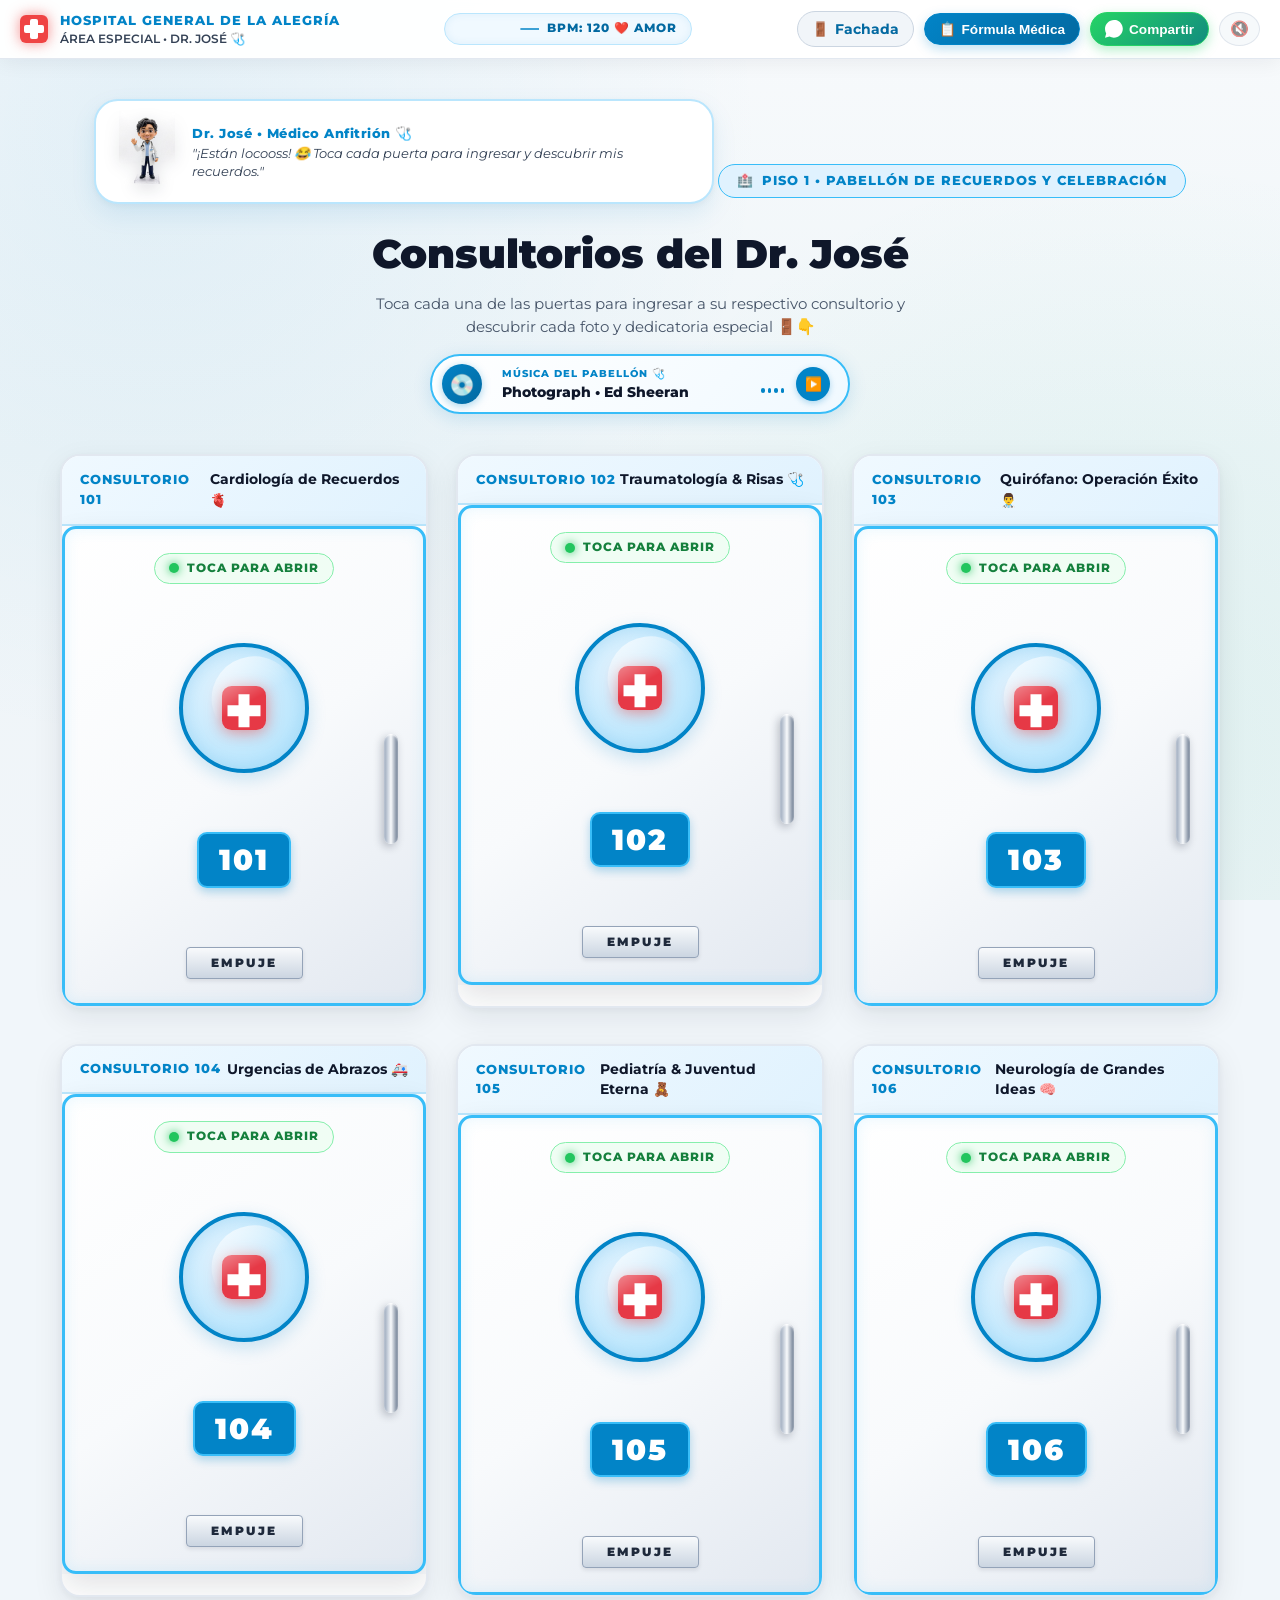
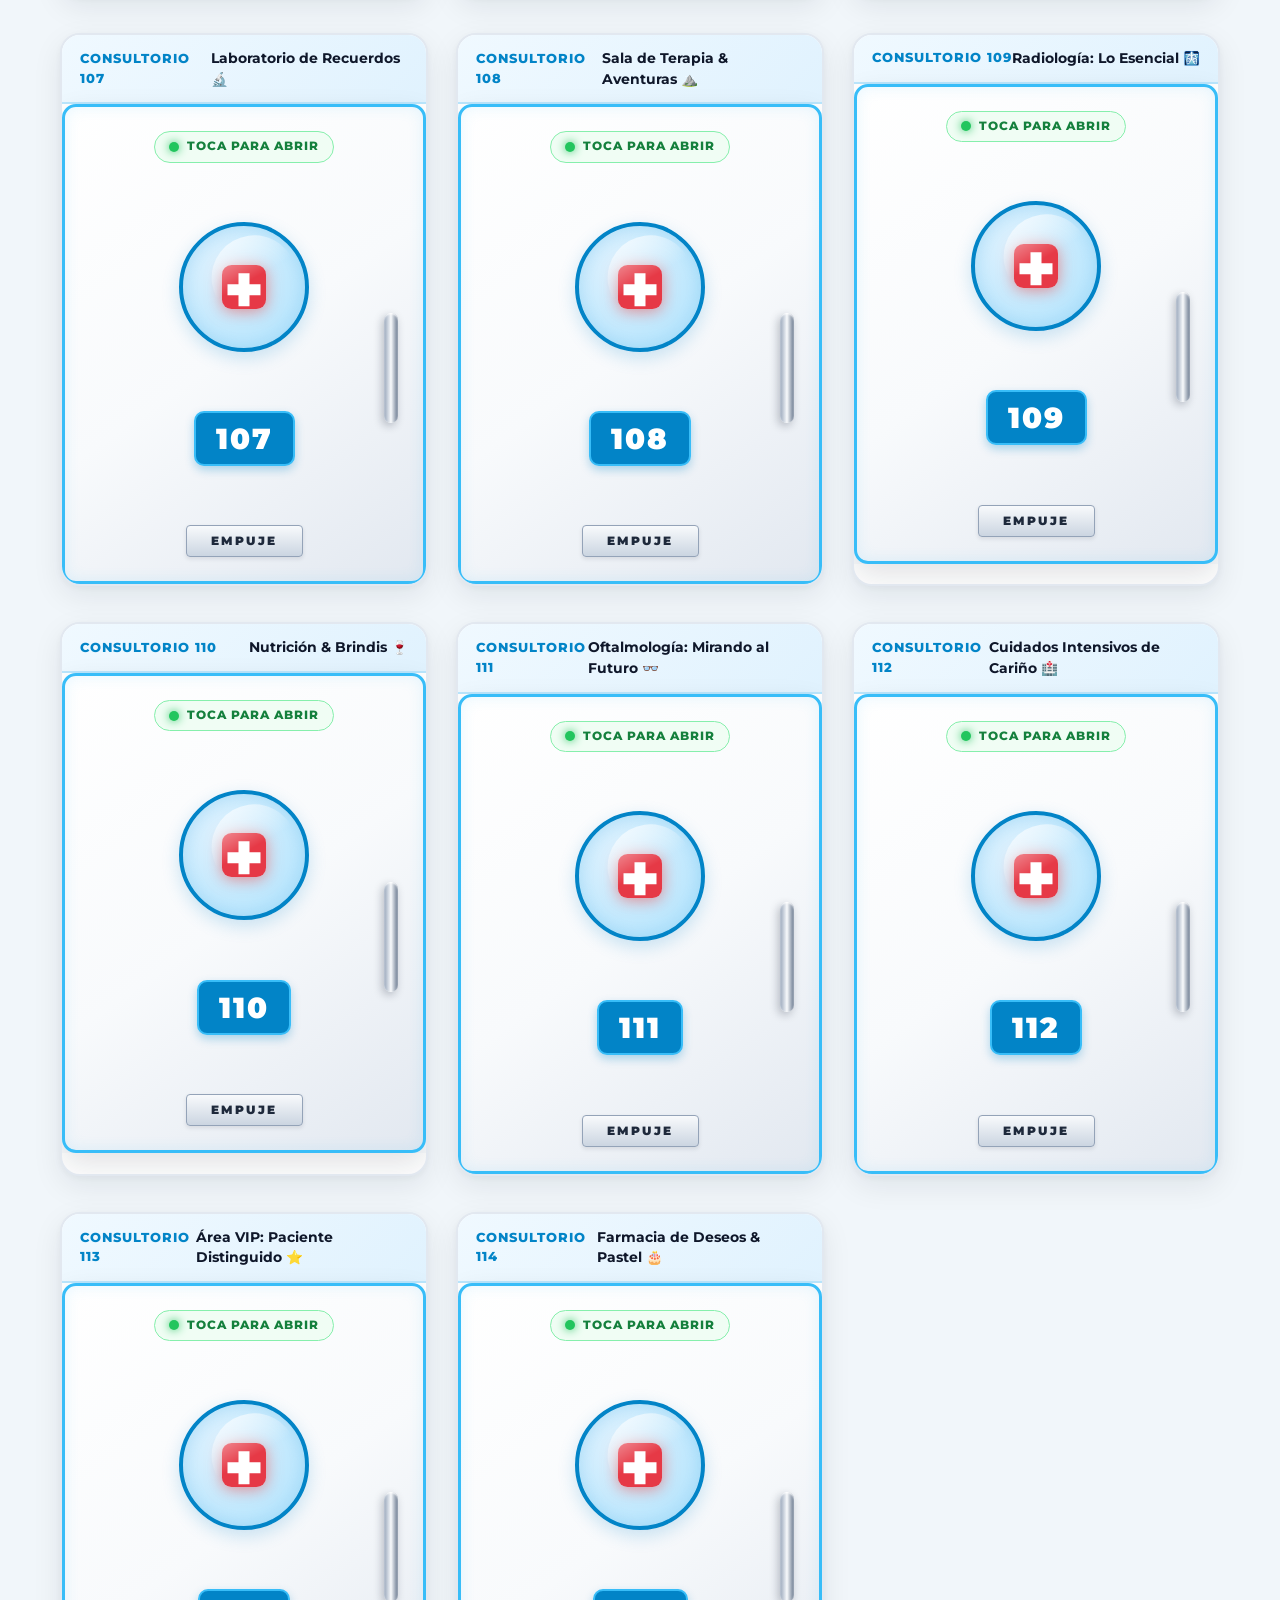
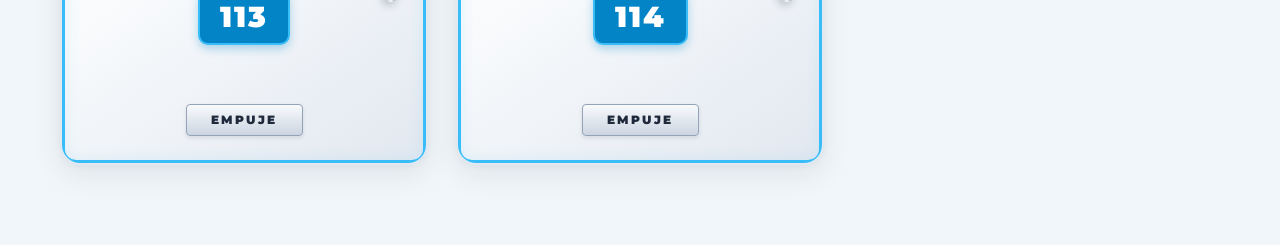
==== consultorios.html @ 2ca6ea0c "Descargar y agregar cancion Photograph de Ed Sheeran en los consultorios con reproductor musical int" ====
<!DOCTYPE html>
<html lang="es">
<head>
  <meta charset="UTF-8">
  <meta name="viewport" content="width=device-width, initial-scale=1.0, maximum-scale=1.0, user-scalable=no">
  <title>Pabellón de Consultorios 🏥🎂 Dr. José Medical Center</title>
  <meta name="description" content="Recorre las 14 salas y consultorios médicos interactivos con las fotos y momentos especiales del Dr. José.">
  <meta name="theme-color" content="#0284c7">

  <!-- Fuentes de Google -->
  <link rel="preconnect" href="https://fonts.googleapis.com">
  <link rel="preconnect" href="https://fonts.gstatic.com" crossorigin>
  <link href="https://fonts.googleapis.com/css2?family=Caveat:wght@600;700&family=Montserrat:wght@400;500;600;700;800;900&family=Playfair+Display:ital,wght@0,700;1,600&display=swap" rel="stylesheet">

  <!-- Librería ligera de confeti -->
  <script src="https://cdn.jsdelivr.net/npm/canvas-confetti@1.6.0/dist/confetti.browser.min.js"></script>

  <!-- Preload prioritario del muñeco 3D para carga instantánea en móviles -->
  <link rel="preload" as="image" href="armando-doctor-3d.webp" type="image/webp" fetchpriority="high">

  <!-- Estilos del Hospital -->
  <link rel="stylesheet" href="styles.css?v=armando-v15">
</head>
<body class="page-consultorios">

  <!-- ========================================================
       BARRA SUPERIOR (HEADER HOSPITALARIO Y MONITOR ECG)
       ======================================================== -->
  <header class="hospital-top-bar">
    <div class="brand-container">
      <div class="cross-icon-animated">
        <span class="cross-horizontal"></span>
        <span class="cross-vertical"></span>
      </div>
      <div class="brand-text">
        <span class="hospital-name">HOSPITAL GENERAL DE LA ALEGRÍA</span>
        <span class="hospital-sub">ÁREA ESPECIAL • DR. JOSÉ 🩺</span>
      </div>
    </div>

    <!-- Monitor Cardíaco ECG Interactivo -->
    <div class="ecg-monitor" title="Signos vitales de cumpleaños">
      <div class="ecg-screen">
        <svg class="ecg-svg" viewBox="0 0 200 40" preserveAspectRatio="none">
          <path class="ecg-line" d="M 0 20 L 40 20 L 50 8 L 60 32 L 70 12 L 80 28 L 90 20 L 200 20" />
        </svg>
        <span class="ecg-text">BPM: 120 ❤️ AMOR</span>
      </div>
    </div>

    <!-- Botones de Acción Superiores -->
    <div class="header-actions">
      <a href="index.html" class="btn-top btn-back-entrance" title="Volver a la entrada del hospital">
        <span class="icon">🚪</span>
        <span class="btn-text">Fachada</span>
      </a>

      <button id="btnPrescription" class="btn-top btn-prescription" title="Ver Fórmula Médica Oficial">
        <span class="icon">📋</span>
        <span class="btn-text">Fórmula Médica</span>
      </button>

      <button id="btnShareWhatsApp" class="btn-top btn-whatsapp" title="Compartir por WhatsApp">
        <svg class="whatsapp-icon-svg" viewBox="0 0 24 24" width="18" height="18" fill="currentColor">
          <path d="M12.031 6.172c-3.181 0-5.767 2.586-5.768 5.766-.001 1.298.38 2.27 1.019 3.287l-.582 2.128 2.182-.573c.978.58 1.911.928 3.145.929 3.178 0 5.767-2.587 5.768-5.766.001-3.187-2.575-5.77-5.764-5.771zm3.392 8.244c-.144.405-.837.774-1.17.824-.299.045-.677.063-1.092-.069-.252-.08-.575-.187-.988-.365-1.739-.751-2.874-2.502-2.961-2.617-.087-.116-.708-.94-.708-1.793s.448-1.273.607-1.446c.159-.173.346-.217.462-.217l.332.006c.106.005.249-.04.39.298.144.347.491 1.2.534 1.287.043.087.072.188.014.304-.058.116-.087.188-.173.289l-.26.304c-.087.086-.177.18-.076.354.101.174.449.741.964 1.201.662.591 1.221.774 1.394.86s.275.072.376-.043c.101-.116.433-.506.549-.68.116-.173.231-.145.39-.087s1.011.477 1.184.564.289.13.332.202c.045.072.045.419-.1.824zm-3.423-14.416c-6.627 0-12 5.373-12 12 0 2.164.577 4.195 1.583 5.952l-1.583 5.786 6.008-1.576c1.701.936 3.659 1.471 5.742 1.471 6.627 0 12-5.373 12-12s-5.373-12-12-12z"/>
        </svg>
        <span class="btn-text">Compartir</span>
      </button>

      <button id="btnAudioToggle" class="btn-top btn-sound" title="Sonido y Efectos">
        <span class="icon">🔊</span>
      </button>
    </div>
  </header>

  <!-- ========================================================
       EL PASILLO DE CONSULTORIOS DEL HOSPITAL (14 PUERTAS 3D)
       ======================================================== -->
  <main class="hospital-hallway-section" id="hospitalHallway">
    
    <!-- Encabezado del Pasillo -->
    <div class="hallway-header">
      <div class="hallway-doctor-badge" id="hallwayDoctorMascot" title="Dr. José te da la bienvenida al pabellón">
        <picture>
          <source srcset="armando-doctor-3d.webp" type="image/webp">
          <img src="armando-doctor-3d.png" alt="Dr. José 3D" class="hallway-doctor-avatar" width="58" height="74" loading="eager" decoding="async">
        </picture>
        <div class="hallway-doctor-greeting">
          <span class="hallway-greeting-title">Dr. José • Médico Anfitrión 🩺</span>
          <p class="hallway-greeting-text">"¡Están locooss! 😂 Toca cada puerta para ingresar y descubrir mis recuerdos."</p>
        </div>
      </div>

      <div class="hallway-floor-indicator">
        <span class="indicator-icon">🏥</span>
        <span>PISO 1 • PABELLÓN DE RECUERDOS Y CELEBRACIÓN</span>
      </div>
      <h1 class="hallway-title">Consultorios del Dr. José</h1>
      <p class="hallway-desc">
        Toca cada una de las puertas para ingresar a su respectivo consultorio y descubrir cada foto y dedicatoria especial 🚪👇
      </p>

      <!-- Reproductor Musical del Pabellón (Photograph - Ed Sheeran) -->
      <div class="hospital-music-player" id="hospitalMusicPlayer" title="Toca para reproducir o pausar la canción">
        <div class="music-disc-icon">
          <span class="disc-symbol">💿</span>
        </div>
        <div class="music-info">
          <span class="music-label">Música del Pabellón 🩺</span>
          <span class="music-track-name">Photograph • Ed Sheeran</span>
        </div>
        <div class="music-playback-controls">
          <div class="music-equalizer-bars" id="musicEqBars">
            <span></span><span></span><span></span><span></span>
          </div>
          <button class="btn-music-toggle" id="btnMusicPlayPause" aria-label="Reproducir o pausar música">
            <span class="play-icon" id="musicStatusIcon">▶️</span>
          </button>
        </div>
      </div>
    </div>

    <!-- Contenedor del Pasillo con las Puertas de Consultorios (14 salas temáticas) -->
    <div class="hallway-corridor" id="doorsContainer">
      <!-- Los 14 consultorios con las fotos reales del Dr. José se generan dinámicamente con script.js -->
    </div>



  </main>

  <!-- ========================================================
       MODAL: FÓRMULA MÉDICA OFICIAL (PRESCRIPCIÓN DE CUMPLEAÑOS)
       ======================================================== -->
  <div class="modal-backdrop" id="modalPrescription" aria-hidden="true">
    <div class="prescription-sheet" role="dialog" aria-modal="true" aria-labelledby="prescTitle">
      <button class="btn-close-modal" id="btnClosePrescription" aria-label="Cerrar receta">✕</button>

      <!-- Membrete Médico Oficial -->
      <div class="prescription-header">
        <div class="rx-logo">
          <div class="rx-cross">✚</div>
          <div class="rx-institution">
            <h4>MINISTERIO DE LA SALUD Y LA FELICIDAD</h4>
            <p>Clínica de Cuidados Intensivos de Cariño • Registro N° 2026-BDAY</p>
          </div>
        </div>
        <div class="rx-symbol">Rp /</div>
      </div>

      <!-- Datos del Paciente -->
      <div class="prescription-patient-info">
        <div class="info-row">
          <span class="info-item"><strong>Paciente:</strong> Dr. José</span>
          <span class="info-item"><strong>Edad:</strong> En su mejor momento ✨</span>
        </div>
        <div class="info-row">
          <span class="info-item"><strong>Fecha:</strong> Hoy y Siempre</span>
          <span class="info-item"><strong>Especialidad:</strong> Celebración Total</span>
        </div>
        <div class="info-row">
          <span class="info-item full"><strong>Diagnóstico:</strong> Cumpleañero excepcional, noble corazón y persona indispensable.</span>
        </div>
      </div>

      <!-- Tratamiento y Medicamentos de Celebración -->
      <div class="prescription-body">
        <h4 id="prescTitle" class="presc-title">TRATAMIENTO MÉDICO INDICADO:</h4>
        <ol class="presc-list">
          <li>
            <strong>Pastel de Cumpleaños (Dosis Terapéutica):</strong>
            Tomar 1 porción generosa cada 2 horas acompañado de risas.
          </li>
          <li>
            <strong>Risas y Alegría (Vía Oral):</strong>
            Aplicar sin restricciones durante todo el día. No produce efectos secundarios.
          </li>
          <li>
            <strong>Abrazos Cálidos y Felicitaciones (Vía Afectiva):</strong>
            Recibir en altas concentraciones de todos los seres queridos.
          </li>
          <li>
            <strong>Nuevos Proyectos y Éxitos (Uso Continuo):</strong>
            Mantener la constancia y la pasión de siempre para alcanzar cada sueño.
          </li>
        </ol>
      </div>

      <!-- Firma del Médico y Sello -->
      <div class="prescription-footer">
        <div class="doctor-signature">
          <div class="signature-line">
            <span class="sig-handwriting">Tus Amigos y Familia ❤️</span>
          </div>
          <p class="sig-name">Equipo Médico y Seres Queridos</p>
          <p class="sig-title">Especialistas en Celebraciones</p>
        </div>

        <div class="official-seal">
          <div class="seal-inner">
            <span>SELLO MÉDICO</span>
            <span>★ 100% VALOR ★</span>
            <span>FIESTA OFICIAL</span>
          </div>
        </div>
      </div>

      <div class="prescription-actions">
        <button id="btnPrintPrescription" class="btn-print-presc">
          🖨️ Descargar / Guardar Receta
        </button>
      </div>
    </div>
  </div>

  <!-- ========================================================
       MODAL: VISOR DE FOTO EN PANTALLA COMPLETA (LIGHTBOX)
       ======================================================== -->
  <div class="modal-backdrop lightbox-backdrop" id="modalLightbox" aria-hidden="true">
    <div class="lightbox-card" role="dialog" aria-modal="true">
      <button class="btn-close-modal" id="btnCloseLightbox" aria-label="Cerrar imagen">✕</button>
      
      <div class="lightbox-image-wrapper">
        <img id="lightboxImg" src="" alt="Foto en grande del Dr. José">
      </div>
      
      <div class="lightbox-caption">
        <h3 id="lightboxTitle">Consultorio</h3>
        <p id="lightboxDesc">Momento especial de celebración</p>
      </div>

      <div class="lightbox-nav">
        <button id="btnPrevPhoto" class="lightbox-btn-nav" title="Foto anterior">‹ Anterior</button>
        <button id="btnNextPhoto" class="lightbox-btn-nav" title="Foto siguiente">Siguiente ›</button>
      </div>
    </div>
  </div>

  <!-- Música de fondo del pabellón -->
  <audio id="ambientAudio" src="musica.mp3" preload="auto" loop></audio>

  <!-- Script principal del hospital -->
  <script src="script.js?v=armando-v15"></script>
</body>
</html>
---- styles.css ----
/* ========================================================
   ESTILOS GENERALES Y TEMA HOSPITALARIO CLARO (LIVIANO)
   ======================================================== */
:root {
  --primary-teal: #0284c7;
  --primary-teal-dark: #0369a1;
  --primary-teal-light: #38bdf8;
  --medical-cyan: #06b6d4;
  --medical-blue: #0284c7;
  --emergency-red: #ef4444;
  --emergency-red-glow: rgba(239, 68, 68, 0.35);
  --gold-accent: #d97706;
  
  --bg-main: #f0f7fa;
  --bg-surface: #ffffff;
  --bg-surface-subtle: #f8fafc;
  --bg-card: #ffffff;
  --border-subtle: #e2e8f0;
  --border-medical: #bae6fd;
  
  --text-primary: #0f172a;
  --text-secondary: #475569;
  --text-muted: #64748b;
  
  --font-main: 'Montserrat', sans-serif;
  --font-serif: 'Playfair Display', serif;
  --font-hand: 'Caveat', cursive;
  
  --door-wood: #ffffff;
  --door-border: #38bdf8;
  --radius-card: 20px;
  --radius-door: 14px;
}

* {
  margin: 0;
  padding: 0;
  box-sizing: border-box;
  -webkit-tap-highlight-color: transparent;
}

body {
  font-family: var(--font-main);
  background-color: #f1f6fa;
  background-image: 
    radial-gradient(circle at 12% 15%, rgba(2, 132, 199, 0.08) 0%, transparent 45%),
    radial-gradient(circle at 88% 85%, rgba(16, 185, 129, 0.08) 0%, transparent 45%),
    linear-gradient(180deg, #f8fafc 0%, #eef5f8 50%, #f1f5f9 100%);
  background-attachment: fixed;
  color: var(--text-primary);
  min-height: 100vh;
  min-height: 100dvh;
  overflow-x: hidden;
  line-height: 1.5;
}

/* ========================================================
   BARRA SUPERIOR (HEADER HOSPITALARIO Y ECG)
   ======================================================== */
.hospital-top-bar {
  position: sticky;
  top: 0;
  z-index: 100;
  background: rgba(255, 255, 255, 0.94);
  backdrop-filter: blur(14px);
  -webkit-backdrop-filter: blur(14px);
  border-bottom: 1.5px solid #e2e8f0;
  box-shadow: 0 4px 20px rgba(15, 23, 42, 0.06);
  padding: 10px 20px;
  display: flex;
  align-items: center;
  justify-content: space-between;
  gap: 15px;
}

.brand-container {
  display: flex;
  align-items: center;
  gap: 12px;
}

.cross-icon-animated {
  position: relative;
  width: 28px;
  height: 28px;
  background: #ef4444;
  border-radius: 6px;
  box-shadow: 0 0 14px rgba(239, 68, 68, 0.6);
  animation: pulseCross 2.4s ease-in-out infinite;
}

.cross-horizontal {
  position: absolute;
  top: 10px;
  left: 4px;
  width: 20px;
  height: 8px;
  background: #ffffff;
  border-radius: 2px;
}

.cross-vertical {
  position: absolute;
  top: 4px;
  left: 10px;
  width: 8px;
  height: 20px;
  background: #ffffff;
  border-radius: 2px;
}

@keyframes pulseCross {
  0%, 100% { transform: scale(1); box-shadow: 0 0 10px rgba(239, 68, 68, 0.5); }
  50% { transform: scale(1.08); box-shadow: 0 0 18px rgba(239, 68, 68, 0.85); }
}

.brand-text {
  display: flex;
  flex-direction: column;
}

.hospital-name {
  font-size: 0.84rem;
  font-weight: 800;
  letter-spacing: 1px;
  color: #0284c7;
  text-transform: uppercase;
}

.hospital-sub {
  font-size: 0.76rem;
  font-weight: 600;
  color: #334155;
}

/* MONITOR ECG VITAL */
.ecg-monitor {
  display: flex;
  align-items: center;
  background: #f0f9ff;
  border: 1.5px solid #bae6fd;
  border-radius: 20px;
  padding: 4px 14px;
  box-shadow: inset 0 0 8px rgba(2, 132, 199, 0.08);
}

.ecg-screen {
  display: flex;
  align-items: center;
  gap: 8px;
}

.ecg-svg {
  width: 80px;
  height: 22px;
}

.ecg-line {
  fill: none;
  stroke: #0284c7;
  stroke-width: 2.5;
  stroke-linecap: round;
  stroke-linejoin: round;
  stroke-dasharray: 200;
  stroke-dashoffset: 200;
  animation: ecgPulse 2s linear infinite;
}

@keyframes ecgPulse {
  to { stroke-dashoffset: 0; }
}

.ecg-text {
  font-size: 0.74rem;
  font-weight: 800;
  color: #0369a1;
  letter-spacing: 1px;
}

/* BOTONES DEL HEADER */
.header-actions {
  display: flex;
  align-items: center;
  gap: 10px;
}

.btn-top {
  display: inline-flex;
  align-items: center;
  gap: 6px;
  background: #f1f5f9;
  border: 1px solid #cbd5e1;
  color: #1e293b;
  padding: 7px 14px;
  border-radius: 20px;
  font-size: 0.85rem;
  font-weight: 700;
  cursor: pointer;
  transition: all 0.25s ease;
  white-space: nowrap;
}

.btn-top:hover,
.btn-top:active {
  background: #e2e8f0;
  border-color: #94a3b8;
  transform: translateY(-2px);
  box-shadow: 0 4px 12px rgba(15, 23, 42, 0.1);
}

.btn-prescription {
  background: linear-gradient(135deg, #0284c7, #0369a1);
  border-color: #0284c7;
  color: #ffffff;
  box-shadow: 0 4px 12px rgba(2, 132, 199, 0.25);
}

.btn-prescription:hover {
  background: linear-gradient(135deg, #0369a1, #075985);
  box-shadow: 0 6px 16px rgba(2, 132, 199, 0.4);
}

.btn-whatsapp {
  background: linear-gradient(135deg, #25d366 0%, #128c7e 100%);
  border-color: #25d366;
  color: #ffffff;
  box-shadow: 0 4px 12px rgba(37, 211, 102, 0.35);
}

.btn-whatsapp:hover,
.btn-whatsapp:active {
  background: linear-gradient(135deg, #2ee071 0%, #16a085 100%);
  border-color: #2ee071;
  box-shadow: 0 6px 18px rgba(37, 211, 102, 0.55);
  transform: translateY(-2px);
}

.whatsapp-icon-svg {
  display: inline-block;
  vertical-align: middle;
}

.btn-back-entrance {
  background: #f1f5f9;
  border-color: #cbd5e1;
  color: #0369a1;
  text-decoration: none;
}

.btn-back-entrance:hover,
.btn-back-entrance:active {
  background: #e0f2fe;
  border-color: #38bdf8;
  color: #0284c7;
}

.btn-sound {
  padding: 7px 10px;
  border-radius: 50%;
  font-size: 0.95rem;
}

/* ========================================================
   SECCIÓN 1: FACHADA Y PUERTAS DE ENTRADA AL HOSPITAL
   ======================================================== */
.hospital-facade-section {
  padding: 30px 20px 50px;
  display: flex;
  justify-content: center;
  position: relative;
  background: radial-gradient(circle at center 20%, rgba(2, 132, 199, 0.08) 0%, transparent 70%);
}

.facade-container {
  width: 100%;
  max-width: 960px;
  display: flex;
  flex-direction: column;
  align-items: center;
  text-align: center;
}

/* LETRERO PRINCIPAL */
.hospital-sign-board {
  position: relative;
  width: 100%;
  background: linear-gradient(145deg, #ffffff 0%, #f0fdfa 100%);
  border: 2px solid #bae6fd;
  border-radius: 24px;
  padding: 24px 20px 22px;
  box-shadow: 
    0 10px 35px rgba(2, 132, 199, 0.12),
    0 2px 8px rgba(15, 23, 42, 0.04);
  margin-bottom: 25px;
}

.emergency-beacon {
  position: absolute;
  top: -16px;
  width: 32px;
  height: 32px;
  border-radius: 50%;
  background: radial-gradient(circle at 35% 35%, #ff70a6, #ef4444);
  box-shadow: 0 0 16px rgba(239, 68, 68, 0.8);
  animation: beaconFlash 1.6s ease-in-out infinite;
}

.beacon-left { left: 30px; }
.beacon-right { right: 30px; }

@keyframes beaconFlash {
  0%, 100% { opacity: 0.4; transform: scale(0.9); }
  50% { opacity: 1; transform: scale(1.15); box-shadow: 0 0 25px #ef4444, 0 0 40px #ef4444; }
}

.sign-title {
  font-size: clamp(1.7rem, 4.5vw, 2.6rem);
  font-weight: 900;
  letter-spacing: 1px;
  color: #0f172a;
  background: linear-gradient(135deg, #0f172a 30%, #0284c7 100%);
  -webkit-background-clip: text;
  -webkit-text-fill-color: transparent;
  margin-bottom: 6px;
}

.sign-subtitle {
  font-size: 0.98rem;
  color: #475569;
  margin-bottom: 14px;
}

.patient-badge {
  display: inline-flex;
  align-items: center;
  gap: 8px;
  background: #f0fdf4;
  border: 1.5px solid #86efac;
  padding: 8px 22px;
  border-radius: 30px;
  box-shadow: 0 2px 8px rgba(22, 163, 74, 0.12);
}

.badge-label {
  font-size: 0.75rem;
  font-weight: 700;
  color: #15803d;
  letter-spacing: 1px;
}

.badge-name {
  font-size: 1.18rem;
  font-weight: 800;
  color: #0f172a;
}

/* ========================================================
   FACHADA DEL EDIFICIO DEL HOSPITAL (IMAGEN Y DETALLES)
   ======================================================== */
.hospital-building-showcase {
  width: 100%;
  background: #ffffff;
  border: 2px solid #bae6fd;
  border-radius: 28px;
  overflow: hidden;
  box-shadow: 
    0 20px 50px rgba(2, 132, 199, 0.12),
    0 4px 15px rgba(15, 23, 42, 0.05);
  margin-bottom: 30px;
  position: relative;
}

.hospital-photo-container {
  position: relative;
  width: 100%;
  max-height: 480px;
  overflow: hidden;
  background: #f1f5f9;
}

.hospital-hero-photo {
  width: 100%;
  height: 100%;
  max-height: 480px;
  object-fit: cover;
  object-position: center;
  display: block;
  transition: transform 0.8s cubic-bezier(0.2, 0.8, 0.2, 1);
}

.hospital-building-showcase:hover .hospital-hero-photo {
  transform: scale(1.02);
}

.hospital-photo-overlay {
  position: absolute;
  inset: 0;
  background: linear-gradient(180deg, rgba(255, 255, 255, 0) 65%, rgba(248, 250, 252, 0.85) 95%, #f8fafc 100%);
  pointer-events: none;
}

/* Luces de Neón sobre la Fachada */
.neon-cross-glow {
  position: absolute;
  top: 25%;
  left: 50%;
  transform: translate(-50%, -50%);
  width: 160px;
  height: 160px;
  border-radius: 50%;
  background: radial-gradient(circle, rgba(239, 68, 68, 0.35) 0%, transparent 70%);
  filter: blur(12px);
  pointer-events: none;
  animation: pulseNeon 3s ease-in-out infinite;
}

@keyframes pulseNeon {
  0%, 100% { opacity: 0.5; transform: translate(-50%, -50%) scale(1); }
  50% { opacity: 1; transform: translate(-50%, -50%) scale(1.18); }
}

.ambulance-light-glow {
  position: absolute;
  bottom: 22%;
  left: 36%;
  width: 60px;
  height: 60px;
  border-radius: 50%;
  background: radial-gradient(circle, rgba(2, 132, 199, 0.6) 0%, transparent 75%);
  filter: blur(8px);
  pointer-events: none;
  animation: beaconAmbulance 1.2s ease-in-out infinite alternate;
}

@keyframes beaconAmbulance {
  0% { opacity: 0.3; transform: scale(0.8); }
  100% { opacity: 0.95; transform: scale(1.3); }
}

/* ========================================================
   PORTAL DE ACCESO Y PUERTAS HOSPITALARIAS REALISTAS 3D
   ======================================================== */
.entrance-gateway {
  padding: 20px 20px 28px;
  background: #f8fafc;
  border-top: 1px solid #e2e8f0;
}

.door-operator-header {
  display: flex;
  flex-wrap: wrap;
  align-items: center;
  justify-content: space-between;
  gap: 12px;
  max-width: 580px;
  margin: 0 auto 16px;
  padding: 8px 16px;
  background: #ffffff;
  border: 1px solid #cbd5e1;
  border-radius: 12px;
  box-shadow: 0 2px 8px rgba(15, 23, 42, 0.05);
}

.emergency-header-badge {
  display: inline-flex;
  align-items: center;
  gap: 8px;
  color: #dc2626;
  font-size: 0.76rem;
  font-weight: 800;
  letter-spacing: 1.2px;
}

.cross-badge-mini {
  background: #ef4444;
  color: #ffffff;
  width: 18px;
  height: 18px;
  border-radius: 4px;
  display: inline-flex;
  align-items: center;
  justify-content: center;
  font-size: 0.72rem;
  font-weight: 900;
}

.door-sensor-indicator {
  display: inline-flex;
  align-items: center;
  gap: 8px;
  background: #dcfce7;
  border: 1px solid #22c55e;
  color: #15803d;
  font-size: 0.72rem;
  font-weight: 800;
  letter-spacing: 0.8px;
  padding: 4px 12px;
  border-radius: 20px;
}

.sensor-green-dot {
  width: 8px;
  height: 8px;
  border-radius: 50%;
  background: #22c55e;
  box-shadow: 0 0 10px #22c55e;
  animation: sensorBreathe 1.6s ease-in-out infinite alternate;
}

@keyframes sensorBreathe {
  0% { opacity: 0.5; transform: scale(0.9); }
  100% { opacity: 1; transform: scale(1.3); }
}

/* ========================================================
   ESCENARIO DE LA ENTRADA: MUÑECO 3D DEL DR. ARMANDO Y PUERTAS
   ======================================================== */
.entrance-stage-wrapper {
  display: flex;
  align-items: flex-end;
  justify-content: center;
  gap: 28px;
  width: 100%;
  max-width: 900px;
  margin: 0 auto;
  position: relative;
}

.doors-column-wrapper {
  flex: 1;
  width: 100%;
  max-width: 540px;
  display: block;
  text-align: center;
}

.doors-focus-badge {
  display: inline-flex;
  align-items: center;
  justify-content: center;
  gap: 8px;
  background: linear-gradient(135deg, #0284c7 0%, #0369a1 100%);
  border: 1.5px solid #38bdf8;
  color: #ffffff;
  padding: 8px 20px;
  border-radius: 20px;
  font-size: 0.78rem;
  font-weight: 800;
  letter-spacing: 0.8px;
  margin-bottom: 12px;
  box-shadow: 0 4px 15px rgba(2, 132, 199, 0.35);
  animation: badgePulse 2s ease-in-out infinite alternate;
}

@keyframes badgePulse {
  0% { transform: scale(0.98); box-shadow: 0 4px 12px rgba(2, 132, 199, 0.3); }
  100% { transform: scale(1.02); box-shadow: 0 6px 20px rgba(56, 189, 248, 0.6); }
}

.doors-focus-icon {
  font-size: 1.15rem;
}

/* TARJETA / STAND DEL MUÑECO 3D */
.doctor-mascot-card {
  flex: 0 0 260px;
  max-width: 270px;
  display: flex;
  flex-direction: column;
  align-items: center;
  position: relative;
  cursor: pointer;
  user-select: none;
  -webkit-tap-highlight-color: transparent;
  transition: transform 0.3s ease;
  z-index: 10;
}

.doctor-mascot-card:hover {
  transform: translateY(-4px);
}

/* BURBUJA DE DIÁLOGO DEL MUÑECO */
.mascot-speech-bubble {
  position: relative;
  background: #ffffff;
  border: 2px solid #38bdf8;
  border-radius: 16px;
  padding: 12px 14px 10px;
  box-shadow: 
    0 8px 24px rgba(2, 132, 199, 0.15),
    0 2px 6px rgba(15, 23, 42, 0.05);
  margin-bottom: 12px;
  text-align: center;
  animation: floatSpeech 3.5s ease-in-out infinite;
  transition: all 0.3s ease;
  width: 100%;
}

@keyframes floatSpeech {
  0%, 100% { transform: translateY(0); }
  50% { transform: translateY(-4px); }
}

.speech-quote {
  display: block;
  font-size: 0.82rem;
  font-weight: 700;
  color: #0f172a;
  line-height: 1.35;
  transition: opacity 0.2s ease;
}

.speech-hint-tap {
  display: inline-block;
  margin-top: 6px;
  font-size: 0.68rem;
  font-weight: 800;
  color: #0284c7;
  letter-spacing: 0.5px;
  background: #f0f9ff;
  border: 1px solid #bae6fd;
  padding: 2px 8px;
  border-radius: 12px;
}

.speech-arrow {
  position: absolute;
  bottom: -9px;
  left: 50%;
  transform: translateX(-50%);
  width: 0;
  height: 0;
  border-left: 9px solid transparent;
  border-right: 9px solid transparent;
  border-top: 9px solid #38bdf8;
}

.speech-arrow::after {
  content: '';
  position: absolute;
  top: -11px;
  left: -8px;
  width: 0;
  height: 0;
  border-left: 8px solid transparent;
  border-right: 8px solid transparent;
  border-top: 8px solid #ffffff;
}

/* FIGURA DEL MUÑECO 3D */
.mascot-figure-stage {
  position: relative;
  display: flex;
  flex-direction: column;
  align-items: center;
  justify-content: flex-end;
  height: 310px;
}

.mascot-halo {
  position: absolute;
  top: 15%;
  width: 170px;
  height: 170px;
  border-radius: 50%;
  background: radial-gradient(circle, rgba(56, 189, 248, 0.35) 0%, rgba(2, 132, 199, 0.08) 60%, transparent 80%);
  filter: blur(14px);
  pointer-events: none;
  animation: haloPulse 3s ease-in-out infinite alternate;
}

@keyframes haloPulse {
  0% { transform: scale(0.9); opacity: 0.6; }
  100% { transform: scale(1.15); opacity: 1; }
}

.doctor-mascot-doll {
  height: 290px;
  width: auto;
  object-fit: contain;
  filter: drop-shadow(0 12px 18px rgba(15, 23, 42, 0.22));
  animation: floatDoll 3.8s ease-in-out infinite;
  transition: transform 0.25s ease;
  position: relative;
  z-index: 2;
}

@keyframes floatDoll {
  0%, 100% {
    transform: translateY(0) rotate(0deg);
  }
  50% {
    transform: translateY(-8px) rotate(1deg);
  }
}

/* Animación de celebración al tocar el muñeco */
.doctor-mascot-doll.doll-celebrating {
  animation: dollCheer 0.85s cubic-bezier(0.2, 0.8, 0.3, 1) !important;
}

@keyframes dollCheer {
  0% { transform: scale(1) translateY(0); }
  25% { transform: scale(1.16) translateY(-14px) rotate(-6deg); }
  50% { transform: scale(1.18) translateY(-18px) rotate(6deg); }
  75% { transform: scale(1.08) translateY(-6px) rotate(-2deg); }
  100% { transform: scale(1) translateY(0); }
}

.mascot-pedestal-shadow {
  width: 140px;
  height: 16px;
  border-radius: 50%;
  background: radial-gradient(ellipse at center, rgba(15, 23, 42, 0.35) 0%, rgba(15, 23, 42, 0.05) 60%, transparent 80%);
  filter: blur(3px);
  margin-top: -6px;
  position: relative;
  z-index: 1;
  animation: shadowPulse 3.8s ease-in-out infinite;
}

@keyframes shadowPulse {
  0%, 100% { transform: scale(1); opacity: 0.8; }
  50% { transform: scale(0.85); opacity: 0.5; }
}

/* IDENTIFICADOR / GAFETE DEL MUÑECO */
.mascot-nametag {
  margin-top: 8px;
  display: flex;
  align-items: center;
  gap: 8px;
  background: linear-gradient(135deg, #ffffff 0%, #f0f9ff 100%);
  border: 1.5px solid #bae6fd;
  padding: 5px 14px;
  border-radius: 20px;
  box-shadow: 0 4px 12px rgba(2, 132, 199, 0.12);
}

.nametag-badge-icon {
  font-size: 1.1rem;
}

.nametag-info {
  display: flex;
  flex-direction: column;
  text-align: left;
}

.nametag-title {
  font-size: 0.78rem;
  font-weight: 800;
  color: #0284c7;
  letter-spacing: 0.8px;
}

.nametag-role {
  font-size: 0.66rem;
  font-weight: 700;
  color: #334155;
}

/* MARCO 3D DE LAS PUERTAS HOSPITALARIAS */
.main-entrance-3d {
  flex: none;
  width: 100%;
  max-width: 540px;
  height: 380px;
  min-height: 380px;
  perspective: 1400px;
  cursor: pointer;
  user-select: none;
  -webkit-tap-highlight-color: transparent;
  display: block;
  margin: 0 auto;
}

.door-frame-3d {
  position: relative;
  width: 100%;
  height: 380px;
  min-height: 380px;
  border: 12px solid #94a3b8;
  border-top: 18px solid #cbd5e1;
  border-bottom: 12px solid #64748b;
  border-radius: 14px;
  background: #e2e8f0;
  box-shadow: 
    0 15px 40px rgba(15, 23, 42, 0.15),
    inset 0 0 15px rgba(15, 23, 42, 0.1);
  overflow: hidden;
  display: block;
}

/* PUERTAS BATIENTES HOSPITALARIAS DOBLES */
.hospital-double-door {
  position: absolute;
  top: 0;
  bottom: 0;
  height: 100%;
  min-height: 100%;
  width: 50%;
  z-index: 5;
  background: linear-gradient(145deg, #ffffff 0%, #f1f5f9 50%, #e2e8f0 100%);
  border: 2px solid #94a3b8;
  box-shadow: inset 0 0 15px rgba(255, 255, 255, 0.8), 0 4px 15px rgba(15, 23, 42, 0.12);
  display: flex;
  transition: transform 1.25s cubic-bezier(0.2, 0.9, 0.3, 1), box-shadow 1s ease;
  transform-style: preserve-3d;
}

.door-left {
  left: 0;
  border-right: 2px solid #64748b;
  transform-origin: left center;
}

.door-right {
  right: 0;
  border-left: 2px solid #64748b;
  transform-origin: right center;
}

/* CUERPO INTERNO DE CADA HOJA DE PUERTA */
.door-panel-body {
  width: 100%;
  height: 100%;
  padding: 16px 14px 14px;
  display: flex;
  flex-direction: column;
  justify-content: space-between;
  position: relative;
  z-index: 2;
}

/* VENTANA DE CRISTAL DE SEGURIDAD HOSPITALARIA */
.hospital-glass-window {
  flex: 1;
  max-height: 195px;
  width: 88%;
  margin: 0 auto;
  background: linear-gradient(180deg, rgba(224, 242, 254, 0.85) 0%, rgba(186, 230, 253, 0.95) 100%);
  border: 3px solid #38bdf8;
  border-radius: 10px;
  position: relative;
  overflow: hidden;
  display: flex;
  flex-direction: column;
  align-items: center;
  justify-content: center;
  box-shadow: 
    inset 0 0 20px rgba(56, 189, 248, 0.3),
    0 2px 8px rgba(15, 23, 42, 0.08);
}

.glass-reflection-streak {
  position: absolute;
  top: -60%;
  left: -70%;
  width: 240%;
  height: 240%;
  background: linear-gradient(45deg, transparent 40%, rgba(255, 255, 255, 0.35) 50%, transparent 60%);
  pointer-events: none;
}

/* Franjas horizontales de seguridad (estándar hospitalario real) */
.frosted-safety-stripes {
  position: absolute;
  left: 0;
  right: 0;
  top: 48%;
  transform: translateY(-50%);
  display: flex;
  flex-direction: column;
  gap: 4px;
  opacity: 0.65;
  pointer-events: none;
}

.frosted-safety-stripes span {
  height: 2px;
  background: rgba(255, 255, 255, 0.95);
  box-shadow: 0 0 3px rgba(255, 255, 255, 0.8);
}

/* Emblema Médico Real en la Ventana */
.door-medical-emblem {
  position: relative;
  z-index: 2;
  display: flex;
  flex-direction: column;
  align-items: center;
  gap: 6px;
}

.medical-cross-svg {
  width: 40px;
  height: 40px;
  filter: drop-shadow(0 3px 8px rgba(239, 68, 68, 0.5));
}

.emblem-text {
  font-size: 0.74rem;
  font-weight: 900;
  letter-spacing: 2px;
  color: #0f172a;
}

/* BARRA ANTIPÁNICO DE ACERO INOXIDABLE (HORIZONTAL PUSH BAR) */
.hospital-panic-bar {
  width: 100%;
  height: 26px;
  margin: 12px 0 10px;
  display: flex;
  align-items: center;
  justify-content: space-between;
  position: relative;
}

.panic-bar-bracket {
  width: 10px;
  height: 22px;
  background: linear-gradient(180deg, #94a3b8 0%, #64748b 100%);
  border: 1px solid #cbd5e1;
  border-radius: 2px;
}

.panic-bar-core {
  flex: 1;
  height: 18px;
  margin: 0 4px;
  background: linear-gradient(180deg, #ffffff 0%, #f1f5f9 35%, #cbd5e1 70%, #94a3b8 100%);
  border: 1px solid #cbd5e1;
  border-radius: 4px;
  box-shadow: 0 2px 6px rgba(15, 23, 42, 0.15);
  display: flex;
  align-items: center;
  justify-content: center;
}

.panic-bar-label {
  font-size: 0.64rem;
  font-weight: 900;
  color: #0f172a;
  letter-spacing: 2px;
}

/* ZÓCALO DE PATEO DE ACERO INOXIDABLE (KICKPLATE) */
.hospital-kickplate {
  height: 52px;
  width: 100%;
  background: linear-gradient(180deg, #e2e8f0 0%, #cbd5e1 35%, #94a3b8 80%, #64748b 100%);
  border: 1px solid #cbd5e1;
  border-radius: 5px;
  position: relative;
  overflow: hidden;
  box-shadow: 
    inset 0 1.5px 2px rgba(255, 255, 255, 0.8),
    0 2px 6px rgba(15, 23, 42, 0.12);
}

.kickplate-screw {
  position: absolute;
  width: 6px;
  height: 6px;
  border-radius: 50%;
  background: #64748b;
  box-shadow: inset 0 1px 1px #000, 0 1px 1px #fff;
}
.screw-tl { top: 4px; left: 5px; }
.screw-tr { top: 4px; right: 5px; }
.screw-bl { bottom: 4px; left: 5px; }
.screw-br { bottom: 4px; right: 5px; }

.kickplate-sheen {
  position: absolute;
  top: 0;
  left: 0;
  right: 0;
  height: 40%;
  background: linear-gradient(180deg, rgba(255, 255, 255, 0.5) 0%, transparent 100%);
}

/* JUNTA DE GOMA CENTRAL (ASTRAGAL) */
.door-rubber-astragal {
  position: absolute;
  top: 0;
  bottom: 0;
  width: 4px;
  background: #64748b;
  box-shadow: 0 0 3px rgba(0,0,0,0.3);
  z-index: 3;
}
.astragal-left { right: 0; }
.astragal-right { left: 0; }

/* ========================================================
   ANIMACIÓN DE APERTURA 3D (COMO SE ABRE EL SOBRE)
   ======================================================== */
.main-entrance-3d.opened .door-left {
  transform: rotateY(-112deg);
  box-shadow: 15px 10px 30px rgba(15, 23, 42, 0.35);
}

.main-entrance-3d.opened .door-right {
  transform: rotateY(112deg);
  box-shadow: -15px 10px 30px rgba(15, 23, 42, 0.35);
}

/* INTERIOR DEL HOSPITAL REVELADO TRAS ABRIR LAS PUERTAS */
.entrance-interior-glow {
  position: absolute;
  inset: 0;
  background: radial-gradient(circle at center, #ffffff 0%, #e0f2fe 100%);
  display: flex;
  align-items: center;
  justify-content: center;
  padding: 24px 20px;
  z-index: 1;
  text-align: center;
}

.interior-welcome-content {
  max-width: 440px;
}

.interior-stetho-pulse {
  font-size: 2.8rem;
  margin-bottom: 8px;
  filter: drop-shadow(0 0 10px #0284c7);
  animation: pulseBeat 1.4s ease-in-out infinite alternate;
}

@keyframes pulseBeat {
  0% { transform: scale(1); }
  100% { transform: scale(1.12); }
}

.interior-welcome-title {
  font-size: clamp(1.2rem, 3.5vw, 1.6rem);
  font-weight: 900;
  color: #0284c7;
  letter-spacing: 0.8px;
  margin-bottom: 8px;
}

.interior-welcome-desc {
  font-size: 0.88rem;
  color: #334155;
  line-height: 1.45;
  margin-bottom: 16px;
}

.interior-cta-group {
  display: flex;
  flex-wrap: wrap;
  align-items: center;
  justify-content: center;
  gap: 10px;
}

.btn-interior-enter {
  background: linear-gradient(135deg, #0284c7 0%, #0369a1 100%);
  color: #ffffff;
  text-decoration: none;
  border: none;
  font-size: 0.84rem;
  font-weight: 800;
  letter-spacing: 0.5px;
  padding: 11px 20px;
  border-radius: 20px;
  cursor: pointer;
  display: inline-flex;
  align-items: center;
  gap: 8px;
  box-shadow: 0 4px 15px rgba(2, 132, 199, 0.35);
  transition: transform 0.2s, box-shadow 0.2s;
}

.btn-interior-enter:hover {
  transform: translateY(-2px);
  box-shadow: 0 6px 20px rgba(2, 132, 199, 0.55);
}

/* ========================================================
   SECCIÓN 2: EL PASILLO DE CONSULTORIOS DEL HOSPITAL
   ======================================================== */
.hospital-hallway-section {
  padding: 40px 20px 80px;
  max-width: 1200px;
  margin: 0 auto;
}

.hallway-header {
  text-align: center;
  margin-bottom: 40px;
}

.hallway-doctor-badge {
  display: inline-flex;
  align-items: center;
  gap: 16px;
  background: #ffffff;
  border: 2px solid #bae6fd;
  border-radius: 24px;
  padding: 10px 22px;
  margin-bottom: 20px;
  box-shadow: 
    0 10px 25px rgba(2, 132, 199, 0.1),
    0 2px 6px rgba(15, 23, 42, 0.04);
  max-width: 620px;
  text-align: left;
  transition: transform 0.25s ease;
}

.hallway-doctor-badge:hover {
  transform: translateY(-2px);
  border-color: #38bdf8;
}

.hallway-doctor-avatar {
  width: 58px;
  height: 74px;
  object-fit: contain;
  filter: drop-shadow(0 4px 8px rgba(15, 23, 42, 0.15));
  flex-shrink: 0;
  animation: floatDollMini 3.2s ease-in-out infinite;
}

@keyframes floatDollMini {
  0%, 100% { transform: translateY(0); }
  50% { transform: translateY(-4px); }
}

.hallway-doctor-greeting {
  display: flex;
  flex-direction: column;
  gap: 2px;
}

.hallway-greeting-title {
  font-size: 0.84rem;
  font-weight: 800;
  color: #0284c7;
  letter-spacing: 0.5px;
}

.hallway-greeting-text {
  font-size: 0.82rem;
  color: #334155;
  line-height: 1.35;
  font-style: italic;
}

.hallway-floor-indicator {
  display: inline-flex;
  align-items: center;
  gap: 8px;
  background: #e0f2fe;
  border: 1.5px solid #38bdf8;
  padding: 6px 18px;
  border-radius: 20px;
  font-size: 0.8rem;
  font-weight: 800;
  color: #0284c7;
  letter-spacing: 1px;
  margin-bottom: 12px;
}

.hallway-title {
  font-size: clamp(1.8rem, 3.5vw, 2.5rem);
  font-weight: 900;
  color: #0f172a;
  margin-bottom: 8px;
}

.hallway-desc {
  font-size: 0.96rem;
  color: #475569;
  max-width: 600px;
  margin: 0 auto;
}

/* ========================================================
   REPRODUCTOR MUSICAL DEL PABELLÓN DE CONSULTORIOS
   ======================================================== */
.hospital-music-player {
  display: inline-flex;
  align-items: center;
  gap: 14px;
  background: linear-gradient(135deg, #ffffff 0%, #f0f9ff 100%);
  border: 2px solid #38bdf8;
  border-radius: 40px;
  padding: 8px 18px 8px 10px;
  margin: 16px auto 0;
  cursor: pointer;
  user-select: none;
  box-shadow: 0 4px 18px rgba(2, 132, 199, 0.16);
  transition: all 0.3s ease;
  max-width: 420px;
  width: 100%;
  justify-content: space-between;
}

.hospital-music-player:hover {
  transform: translateY(-2px);
  box-shadow: 0 6px 24px rgba(2, 132, 199, 0.28);
  border-color: #0284c7;
}

.music-disc-icon {
  width: 40px;
  height: 40px;
  border-radius: 50%;
  background: linear-gradient(135deg, #0284c7 0%, #0369a1 100%);
  display: flex;
  align-items: center;
  justify-content: center;
  font-size: 1.3rem;
  box-shadow: 0 2px 8px rgba(2, 132, 199, 0.35);
  flex-shrink: 0;
}

.hospital-music-player.playing .music-disc-icon {
  animation: spinDisc 3s linear infinite;
}

@keyframes spinDisc {
  from { transform: rotate(0deg); }
  to { transform: rotate(360deg); }
}

.music-info {
  display: flex;
  flex-direction: column;
  text-align: left;
  flex: 1;
  min-width: 0;
  padding: 0 6px;
}

.music-label {
  font-size: 0.65rem;
  font-weight: 800;
  letter-spacing: 1px;
  color: #0284c7;
  text-transform: uppercase;
}

.music-track-name {
  font-size: 0.88rem;
  font-weight: 800;
  color: #0f172a;
  white-space: nowrap;
  overflow: hidden;
  text-overflow: ellipsis;
}

.music-playback-controls {
  display: flex;
  align-items: center;
  gap: 12px;
  flex-shrink: 0;
}

.music-equalizer-bars {
  display: flex;
  align-items: flex-end;
  gap: 3px;
  height: 18px;
}

.music-equalizer-bars span {
  width: 3.5px;
  height: 5px;
  background: #0284c7;
  border-radius: 2px;
  transition: height 0.2s ease;
}

.music-equalizer-bars.active span:nth-child(1) {
  animation: eqBar 0.8s ease-in-out infinite alternate;
}
.music-equalizer-bars.active span:nth-child(2) {
  animation: eqBar 1.1s ease-in-out infinite alternate 0.2s;
}
.music-equalizer-bars.active span:nth-child(3) {
  animation: eqBar 0.9s ease-in-out infinite alternate 0.4s;
}
.music-equalizer-bars.active span:nth-child(4) {
  animation: eqBar 1.2s ease-in-out infinite alternate 0.1s;
}

@keyframes eqBar {
  0% { height: 4px; }
  100% { height: 18px; }
}

.btn-music-toggle {
  background: #0284c7;
  color: #ffffff;
  border: none;
  width: 34px;
  height: 34px;
  border-radius: 50%;
  display: flex;
  align-items: center;
  justify-content: center;
  cursor: pointer;
  box-shadow: 0 2px 6px rgba(2, 132, 199, 0.3);
  transition: all 0.2s;
}

.btn-music-toggle:hover {
  background: #0369a1;
  transform: scale(1.08);
}

.btn-music-toggle .play-icon {
  font-size: 0.85rem;
  display: inline-block;
  line-height: 1;
}

/* CUADRÍCULA DE CONSULTORIOS */
.hallway-corridor {
  display: grid;
  grid-template-columns: repeat(auto-fit, minmax(320px, 1fr));
  gap: 36px 28px;
}

/* TARJETA DEL CONSULTORIO */
.clinic-room-card {
  background: #ffffff;
  border: 2px solid #e2e8f0;
  border-radius: var(--radius-card);
  overflow: hidden;
  box-shadow: 
    0 10px 30px rgba(15, 23, 42, 0.08),
    0 2px 6px rgba(15, 23, 42, 0.04);
  display: flex;
  flex-direction: column;
  transition: transform 0.3s, border-color 0.3s, box-shadow 0.3s;
}

.clinic-room-card:hover {
  border-color: #38bdf8;
  box-shadow: 0 16px 40px rgba(2, 132, 199, 0.15);
  transform: translateY(-4px);
}

/* RÓTULO DEL CONSULTORIO */
.room-signboard {
  background: linear-gradient(135deg, #f0f9ff 0%, #e0f2fe 100%);
  border-bottom: 2px solid #bae6fd;
  padding: 13px 18px;
  display: flex;
  align-items: center;
  justify-content: space-between;
}

.room-number {
  font-size: 0.82rem;
  font-weight: 800;
  color: #0284c7;
  letter-spacing: 1px;
}

.room-specialty {
  font-size: 0.86rem;
  font-weight: 700;
  color: #0f172a;
}

/* ENSAMBLAJE DE LA PUERTA Y EL INTERIOR 3D */
.room-door-assembly {
  position: relative;
  min-height: 480px;
  perspective: 1400px;
  transform-style: preserve-3d;
  background: #f8fafc;
}

/* INTERIOR DE LA SALA (DETRÁS DE LA PUERTA) */
.room-interior {
  position: absolute;
  inset: 0;
  padding: 22px 18px 24px;
  display: flex;
  flex-direction: column;
  justify-content: space-between;
  background: linear-gradient(180deg, #ffffff 0%, #f8fafc 100%);
  z-index: 1;
  overflow-y: auto;
}

.room-spotlight {
  position: absolute;
  top: 0;
  left: 20%;
  right: 20%;
  height: 60px;
  background: radial-gradient(ellipse at top, rgba(2, 132, 199, 0.15) 0%, transparent 70%);
  pointer-events: none;
}

/* MARCO DE FOTOGRAFÍA */
.photo-frame {
  position: relative;
  width: 100%;
  height: 220px;
  border-radius: 14px;
  overflow: hidden;
  border: 3px solid #38bdf8;
  box-shadow: 
    0 8px 20px rgba(15, 23, 42, 0.12),
    0 0 12px rgba(56, 189, 248, 0.2);
  background: #f1f5f9;
}

.room-photo {
  width: 100%;
  height: 100%;
  object-fit: cover;
  transition: transform 0.4s ease;
  display: block;
}

.photo-frame:hover .room-photo {
  transform: scale(1.05);
}

.btn-zoom-photo {
  position: absolute;
  bottom: 8px;
  right: 8px;
  background: rgba(15, 23, 42, 0.85);
  border: 1px solid rgba(255, 255, 255, 0.5);
  color: #ffffff;
  padding: 4px 10px;
  border-radius: 14px;
  font-size: 0.72rem;
  font-weight: 700;
  cursor: pointer;
  transition: all 0.2s;
}

.btn-zoom-photo:hover {
  background: #0284c7;
  border-color: #38bdf8;
}

/* DETALLES DEL INTERIOR */
.room-details {
  margin-top: 14px;
  display: flex;
  flex-direction: column;
  gap: 8px;
}

.room-tag {
  align-self: flex-start;
  background: #fef3c7;
  border: 1px solid #fde68a;
  color: #b45309;
  font-size: 0.72rem;
  font-weight: 800;
  padding: 2px 10px;
  border-radius: 12px;
}

.room-headline {
  font-size: 1.15rem;
  font-weight: 800;
  color: #0f172a;
  line-height: 1.25;
}

.room-text {
  font-size: 0.88rem;
  color: #334155;
  line-height: 1.45;
  font-style: italic;
}

/* HISTORIA CLÍNICA */
.clinical-chart {
  background: #f0f9ff;
  border: 1.5px solid #bae6fd;
  border-radius: 10px;
  padding: 8px 12px;
  font-size: 0.78rem;
  color: #0369a1;
  display: flex;
  flex-direction: column;
  gap: 3px;
  margin-top: 4px;
}

.chart-item {
  color: #0369a1;
  font-weight: 600;
}

.chart-item strong {
  color: #0f172a;
}

.btn-mini-celebrate {
  margin-top: 10px;
  background: linear-gradient(135deg, #f59e0b 0%, #d97706 100%);
  color: #ffffff;
  border: none;
  font-size: 0.82rem;
  font-weight: 800;
  padding: 10px;
  border-radius: 18px;
  cursor: pointer;
  box-shadow: 0 4px 15px rgba(217, 119, 6, 0.35);
  transition: transform 0.2s;
}

.btn-mini-celebrate:hover {
  transform: scale(1.03);
}

/* ========================================================
   LA PUERTA BATIENTE 3D (CLINIC DOOR 3D)
   ======================================================== */
.clinic-door-3d {
  position: absolute;
  inset: 0;
  z-index: 5;
  transform-origin: left center;
  transform-style: preserve-3d;
  cursor: pointer;
  transition: transform 0.95s cubic-bezier(0.2, 0.85, 0.35, 1.15), box-shadow 0.6s ease;
}

.door-exterior {
  width: 100%;
  height: 100%;
  background: linear-gradient(145deg, #ffffff 0%, #f8fafc 50%, #e2e8f0 100%);
  border: 3.5px solid #38bdf8;
  border-radius: var(--radius-door);
  box-shadow: 
    0 12px 30px rgba(15, 23, 42, 0.12),
    inset 0 0 15px rgba(56, 189, 248, 0.12);
  display: flex;
  flex-direction: column;
  align-items: center;
  justify-content: space-between;
  padding: 24px 18px;
  position: relative;
  user-select: none;
}

/* LUZ DE ESTADO (LIBRE / OCUPADO / TOCAR) */
.door-status-light {
  display: flex;
  align-items: center;
  gap: 8px;
  background: #f0fdf4;
  border: 1px solid #86efac;
  padding: 6px 14px;
  border-radius: 20px;
}

.status-dot {
  width: 10px;
  height: 10px;
  border-radius: 50%;
  background: #22c55e;
  box-shadow: 0 0 10px #22c55e;
  animation: pulseDot 1.8s ease-in-out infinite;
}

@keyframes pulseDot {
  0%, 100% { transform: scale(1); opacity: 0.6; }
  50% { transform: scale(1.3); opacity: 1; }
}

.status-label {
  font-size: 0.72rem;
  font-weight: 800;
  color: #15803d;
  letter-spacing: 1px;
}

/* VENTANA CIRCULAR DE LA PUERTA */
.door-window {
  width: 130px;
  height: 130px;
  border-radius: 50%;
  background: radial-gradient(circle at 35% 35%, #e0f2fe 0%, #bae6fd 70%);
  border: 4px solid #0284c7;
  box-shadow: 
    0 6px 18px rgba(2, 132, 199, 0.2),
    inset 0 0 15px rgba(2, 132, 199, 0.15);
  display: flex;
  align-items: center;
  justify-content: center;
  position: relative;
  overflow: hidden;
}

.clinic-window-cross-svg {
  width: 44px;
  height: 44px;
  filter: drop-shadow(0 2px 8px rgba(239, 68, 68, 0.6));
}

.window-reflection {
  position: absolute;
  top: 10%;
  left: 15%;
  width: 70%;
  height: 35%;
  background: linear-gradient(180deg, rgba(255, 255, 255, 0.6) 0%, transparent 100%);
  border-radius: 50px 50px 0 0;
  transform: rotate(-30deg);
}

/* NÚMERO DE CONSULTORIO */
.door-room-badge {
  font-size: 1.8rem;
  font-weight: 900;
  color: #ffffff;
  background: #0284c7;
  border: 2px solid #38bdf8;
  padding: 4px 20px;
  border-radius: 10px;
  letter-spacing: 2px;
  box-shadow: 0 4px 10px rgba(2, 132, 199, 0.3);
}

/* MANIJA METÁLICA DE LA PUERTA */
.door-handle {
  position: absolute;
  right: 20px;
  top: 55%;
  transform: translateY(-50%);
  width: 24px;
  height: 110px;
  display: flex;
  align-items: center;
  justify-content: center;
}

.handle-bar {
  width: 14px;
  height: 100%;
  background: linear-gradient(to right, #94a3b8, #f8fafc 50%, #64748b);
  border-radius: 8px;
  box-shadow: 
    -2px 3px 8px rgba(15, 23, 42, 0.25),
    inset 0 1px 2px #ffffff;
}

/* PLACA DE EMPUJE */
.door-push-plate {
  font-size: 0.75rem;
  font-weight: 900;
  letter-spacing: 2.5px;
  color: #1e293b;
  background: linear-gradient(180deg, #f8fafc, #cbd5e1);
  padding: 6px 24px;
  border-radius: 4px;
  border: 1px solid #94a3b8;
  box-shadow: 0 2px 4px rgba(15, 23, 42, 0.1);
}

/* EFECTO DE APERTURA 3D DE LA PUERTA */
.clinic-door-3d.opened {
  transform: rotateY(-118deg);
  box-shadow: -15px 10px 40px rgba(15, 23, 42, 0.35);
}

.clinic-door-3d.opened .door-status-light {
  border-color: #0284c7;
  background: #e0f2fe;
}

.clinic-door-3d.opened .status-dot {
  background: #0284c7;
  box-shadow: 0 0 10px #0284c7;
}

.clinic-door-3d.opened .status-label {
  color: #0369a1;
}

/* ========================================================
   MODALES (PRESCRIPCIÓN Y LIGHTBOX)
   ======================================================== */
.modal-backdrop {
  position: fixed;
  inset: 0;
  z-index: 1000;
  background: rgba(15, 23, 42, 0.7);
  backdrop-filter: blur(8px);
  -webkit-backdrop-filter: blur(8px);
  display: flex;
  align-items: center;
  justify-content: center;
  padding: 20px;
  opacity: 0;
  pointer-events: none;
  transition: opacity 0.35s ease;
}

.modal-backdrop.open {
  opacity: 1;
  pointer-events: auto;
}

.btn-close-modal {
  position: absolute;
  top: 14px;
  right: 16px;
  width: 36px;
  height: 36px;
  border-radius: 50%;
  border: 1px solid rgba(0,0,0,0.15);
  background: rgba(0, 0, 0, 0.05);
  font-size: 1.1rem;
  color: #334155;
  display: flex;
  align-items: center;
  justify-content: center;
  cursor: pointer;
  transition: all 0.2s;
  z-index: 10;
}

.btn-close-modal:hover {
  background: #ef4444;
  color: #ffffff;
  border-color: #ef4444;
}

/* HOJA DE RECETA MÉDICA (PRESCRIPTION SHEET) */
.prescription-sheet {
  position: relative;
  background: #fffdf7;
  color: #1e293b;
  border-radius: 16px;
  width: 100%;
  max-width: 580px;
  max-height: 90vh;
  overflow-y: auto;
  padding: 30px 28px 24px;
  box-shadow: 0 25px 60px rgba(15, 23, 42, 0.35);
  border: 1px solid #cbd5e1;
  transform: scale(0.92) translateY(20px);
  transition: transform 0.35s cubic-bezier(0.2, 0.85, 0.35, 1.15);
}

.modal-backdrop.open .prescription-sheet {
  transform: scale(1) translateY(0);
}

.prescription-header {
  display: flex;
  align-items: center;
  justify-content: space-between;
  border-bottom: 2px solid #0284c7;
  padding-bottom: 14px;
  margin-bottom: 16px;
}

.rx-logo {
  display: flex;
  align-items: center;
  gap: 10px;
}

.rx-cross {
  font-size: 2rem;
  color: #0284c7;
}

.rx-institution h4 {
  font-size: 0.88rem;
  font-weight: 800;
  color: #0f172a;
}

.rx-institution p {
  font-size: 0.72rem;
  color: #64748b;
}

.rx-symbol {
  font-family: var(--font-serif);
  font-size: 2.2rem;
  font-weight: 700;
  color: #0284c7;
}

.prescription-patient-info {
  background: #f1f5f9;
  border: 1px dashed #cbd5e1;
  border-radius: 10px;
  padding: 10px 14px;
  margin-bottom: 18px;
  font-size: 0.84rem;
}

.info-row {
  display: flex;
  justify-content: space-between;
  gap: 10px;
  margin-bottom: 4px;
  flex-wrap: wrap;
}

.info-row:last-child { margin-bottom: 0; }
.info-item.full { width: 100%; }

.presc-title {
  font-size: 0.94rem;
  font-weight: 800;
  color: #0284c7;
  margin-bottom: 10px;
  letter-spacing: 0.5px;
}

.presc-list {
  padding-left: 20px;
  display: flex;
  flex-direction: column;
  gap: 12px;
  font-size: 0.88rem;
  line-height: 1.45;
  color: #334155;
}

.presc-list strong {
  color: #0f172a;
}

.prescription-footer {
  margin-top: 26px;
  border-top: 1.5px dashed #cbd5e1;
  padding-top: 18px;
  display: flex;
  align-items: center;
  justify-content: space-between;
}

.doctor-signature {
  text-align: center;
}

.signature-line {
  border-bottom: 1px solid #64748b;
  padding-bottom: 4px;
  margin-bottom: 4px;
  min-width: 170px;
}

.sig-handwriting {
  font-family: var(--font-hand);
  font-size: 1.4rem;
  color: #0284c7;
  font-weight: 700;
}

.sig-name {
  font-size: 0.78rem;
  font-weight: 700;
  color: #0f172a;
}

.sig-title {
  font-size: 0.7rem;
  color: #64748b;
}

/* SELLO MÉDICO REDONDO */
.official-seal {
  width: 90px;
  height: 90px;
  border: 3px solid #ef4444;
  border-radius: 50%;
  display: flex;
  align-items: center;
  justify-content: center;
  transform: rotate(-12deg);
  opacity: 0.9;
}

.seal-inner {
  width: 78px;
  height: 78px;
  border: 1px dashed #ef4444;
  border-radius: 50%;
  display: flex;
  flex-direction: column;
  align-items: center;
  justify-content: center;
  font-size: 0.58rem;
  font-weight: 800;
  color: #ef4444;
  text-align: center;
  line-height: 1.2;
}

.prescription-actions {
  margin-top: 20px;
  text-align: center;
}

.btn-print-presc {
  background: #0284c7;
  color: #ffffff;
  border: none;
  padding: 10px 22px;
  border-radius: 20px;
  font-size: 0.86rem;
  font-weight: 700;
  cursor: pointer;
  transition: all 0.2s;
}

.btn-print-presc:hover {
  background: #0369a1;
}

/* LIGHTBOX DE FOTO GRANDE */
.lightbox-backdrop .btn-close-modal {
  color: #ffffff;
  background: rgba(255, 255, 255, 0.2);
  border-color: rgba(255, 255, 255, 0.4);
}

.lightbox-card {
  position: relative;
  background: #ffffff;
  border: 2px solid #bae6fd;
  border-radius: 18px;
  max-width: 640px;
  width: 100%;
  overflow: hidden;
  box-shadow: 0 25px 60px rgba(15, 23, 42, 0.4);
  transform: scale(0.92);
  transition: transform 0.3s;
}

.lightbox-backdrop.open .lightbox-card {
  transform: scale(1);
}

.lightbox-image-wrapper {
  width: 100%;
  max-height: 420px;
  background: #0f172a;
  display: flex;
  align-items: center;
  justify-content: center;
}

.lightbox-image-wrapper img {
  width: 100%;
  max-height: 420px;
  object-fit: contain;
  display: block;
}

.lightbox-caption {
  padding: 16px 20px;
  background: #ffffff;
  border-top: 1px solid #e2e8f0;
}

.lightbox-caption h3 {
  font-size: 1.15rem;
  color: #0284c7;
  margin-bottom: 4px;
}

.lightbox-caption p {
  font-size: 0.88rem;
  color: #334155;
}

.lightbox-nav {
  display: flex;
  justify-content: space-between;
  padding: 0 20px 16px;
  background: #ffffff;
}

.lightbox-btn-nav {
  background: #f1f5f9;
  border: 1px solid #cbd5e1;
  color: #1e293b;
  padding: 6px 16px;
  border-radius: 16px;
  font-size: 0.82rem;
  font-weight: 700;
  cursor: pointer;
  transition: all 0.2s;
}

.lightbox-btn-nav:hover {
  background: #0284c7;
  color: #ffffff;
  border-color: #0284c7;
}

/* ========================================================
   RESPONSIVIDAD MÓVIL
   ======================================================== */
@media (max-width: 768px) {
  .hospital-top-bar {
    padding: 8px 12px;
  }

  .ecg-monitor {
    display: none;
  }

  .btn-top .btn-text {
    display: none;
  }

  .btn-top {
    padding: 6px 10px;
    font-size: 0.9rem;
  }

  .hospital-facade-section {
    padding: 16px 10px 25px;
  }

  .hospital-sign-board {
    padding: 16px 12px 14px;
    border-radius: 18px;
    margin-bottom: 14px;
  }

  .sign-title {
    font-size: 1.45rem;
  }

  .sign-subtitle {
    font-size: 0.8rem;
  }

  .hospital-photo-container {
    max-height: 160px;
  }

  .hospital-hero-photo {
    max-height: 160px;
  }

  .entrance-gateway {
    padding: 14px 10px 20px;
  }

  .door-operator-header {
    padding: 6px 12px;
    margin-bottom: 10px;
  }

  .entrance-stage-wrapper {
    flex-direction: column;
    align-items: center;
    gap: 12px;
  }

  .doctor-mascot-card {
    flex: auto;
    width: 100%;
    max-width: 320px;
  }

  .mascot-speech-bubble {
    padding: 8px 12px;
    margin-bottom: 6px;
    font-size: 0.78rem;
  }

  .mascot-figure-stage {
    height: 160px;
  }

  .doctor-mascot-doll {
    height: 150px;
  }

  .mascot-pedestal-shadow {
    width: 90px;
    height: 12px;
  }

  .mascot-nametag {
    margin-top: 4px;
    padding: 3px 10px;
  }

  .doors-column-wrapper {
    width: 100% !important;
    max-width: 440px !important;
    display: block !important;
    margin: 0 auto !important;
  }

  .doors-focus-badge {
    font-size: 0.72rem;
    padding: 6px 14px;
    margin-bottom: 10px;
  }

  .main-entrance-3d {
    width: 100% !important;
    max-width: 440px !important;
    height: 330px !important;
    min-height: 330px !important;
    display: block !important;
    visibility: visible !important;
    position: relative !important;
    margin: 0 auto !important;
    box-shadow: 0 10px 30px rgba(15, 23, 42, 0.15) !important;
  }

  .door-frame-3d {
    width: 100% !important;
    height: 330px !important;
    min-height: 330px !important;
    display: block !important;
    position: relative !important;
    visibility: visible !important;
  }

  .hospital-double-door {
    height: 100% !important;
    min-height: 100% !important;
    display: flex !important;
    visibility: visible !important;
  }

  .hospital-hallway-section {
    padding: 24px 10px 50px;
  }

  .hallway-corridor {
    grid-template-columns: 1fr;
    gap: 24px;
  }

  .room-door-assembly {
    min-height: 440px;
  }
}

@media (max-width: 480px) {
  .hospital-photo-container {
    max-height: 130px;
  }

  .hospital-hero-photo {
    max-height: 130px;
  }

  .hospital-sign-board {
    padding: 12px 10px 10px;
    border-radius: 14px;
    margin-bottom: 10px;
  }

  .sign-title {
    font-size: 1.25rem;
  }

  .sign-subtitle {
    font-size: 0.72rem;
    margin-bottom: 6px;
  }

  .patient-badge {
    padding: 4px 12px;
  }

  .badge-name {
    font-size: 0.92rem;
  }

  .mascot-figure-stage {
    height: 140px;
  }

  .doctor-mascot-doll {
    height: 130px;
  }

  .doors-column-wrapper {
    width: 100% !important;
    max-width: 350px !important;
    display: block !important;
    margin: 0 auto !important;
  }

  .main-entrance-3d {
    width: 100% !important;
    max-width: 350px !important;
    height: 310px !important;
    min-height: 310px !important;
    display: block !important;
    visibility: visible !important;
    position: relative !important;
    margin: 0 auto !important;
  }

  .door-frame-3d {
    width: 100% !important;
    height: 310px !important;
    min-height: 310px !important;
    display: block !important;
    visibility: visible !important;
    border: 8px solid #94a3b8 !important;
    border-top: 12px solid #cbd5e1 !important;
    border-bottom: 8px solid #64748b !important;
    position: relative !important;
  }

  .hospital-double-door {
    height: 100% !important;
    min-height: 100% !important;
    display: flex !important;
    visibility: visible !important;
  }

  .door-panel-body {
    height: 100% !important;
    min-height: 100% !important;
    padding: 10px 8px 8px !important;
    display: flex !important;
    flex-direction: column !important;
    justify-content: space-between !important;
  }

  .hospital-glass-window {
    flex: 1 !important;
    max-height: 140px !important;
    min-height: 100px !important;
    width: 92% !important;
    display: flex !important;
  }

  .door-medical-emblem .medical-cross-svg {
    width: 28px !important;
    height: 28px !important;
  }

  .emblem-text {
    font-size: 0.6rem !important;
  }

  .hospital-panic-bar {
    height: 24px !important;
    margin: 6px 0 !important;
  }

  .panic-bar-label {
    font-size: 0.5rem !important;
    letter-spacing: 0.5px !important;
  }

  .hospital-kickplate {
    height: 36px !important;
  }

  .hospital-music-player {
    max-width: 320px;
    padding: 6px 12px 6px 8px;
    margin: 12px auto 0;
  }

  .music-track-name {
    font-size: 0.8rem;
  }

  .music-disc-icon {
    width: 34px;
    height: 34px;
    font-size: 1.1rem;
  }
}
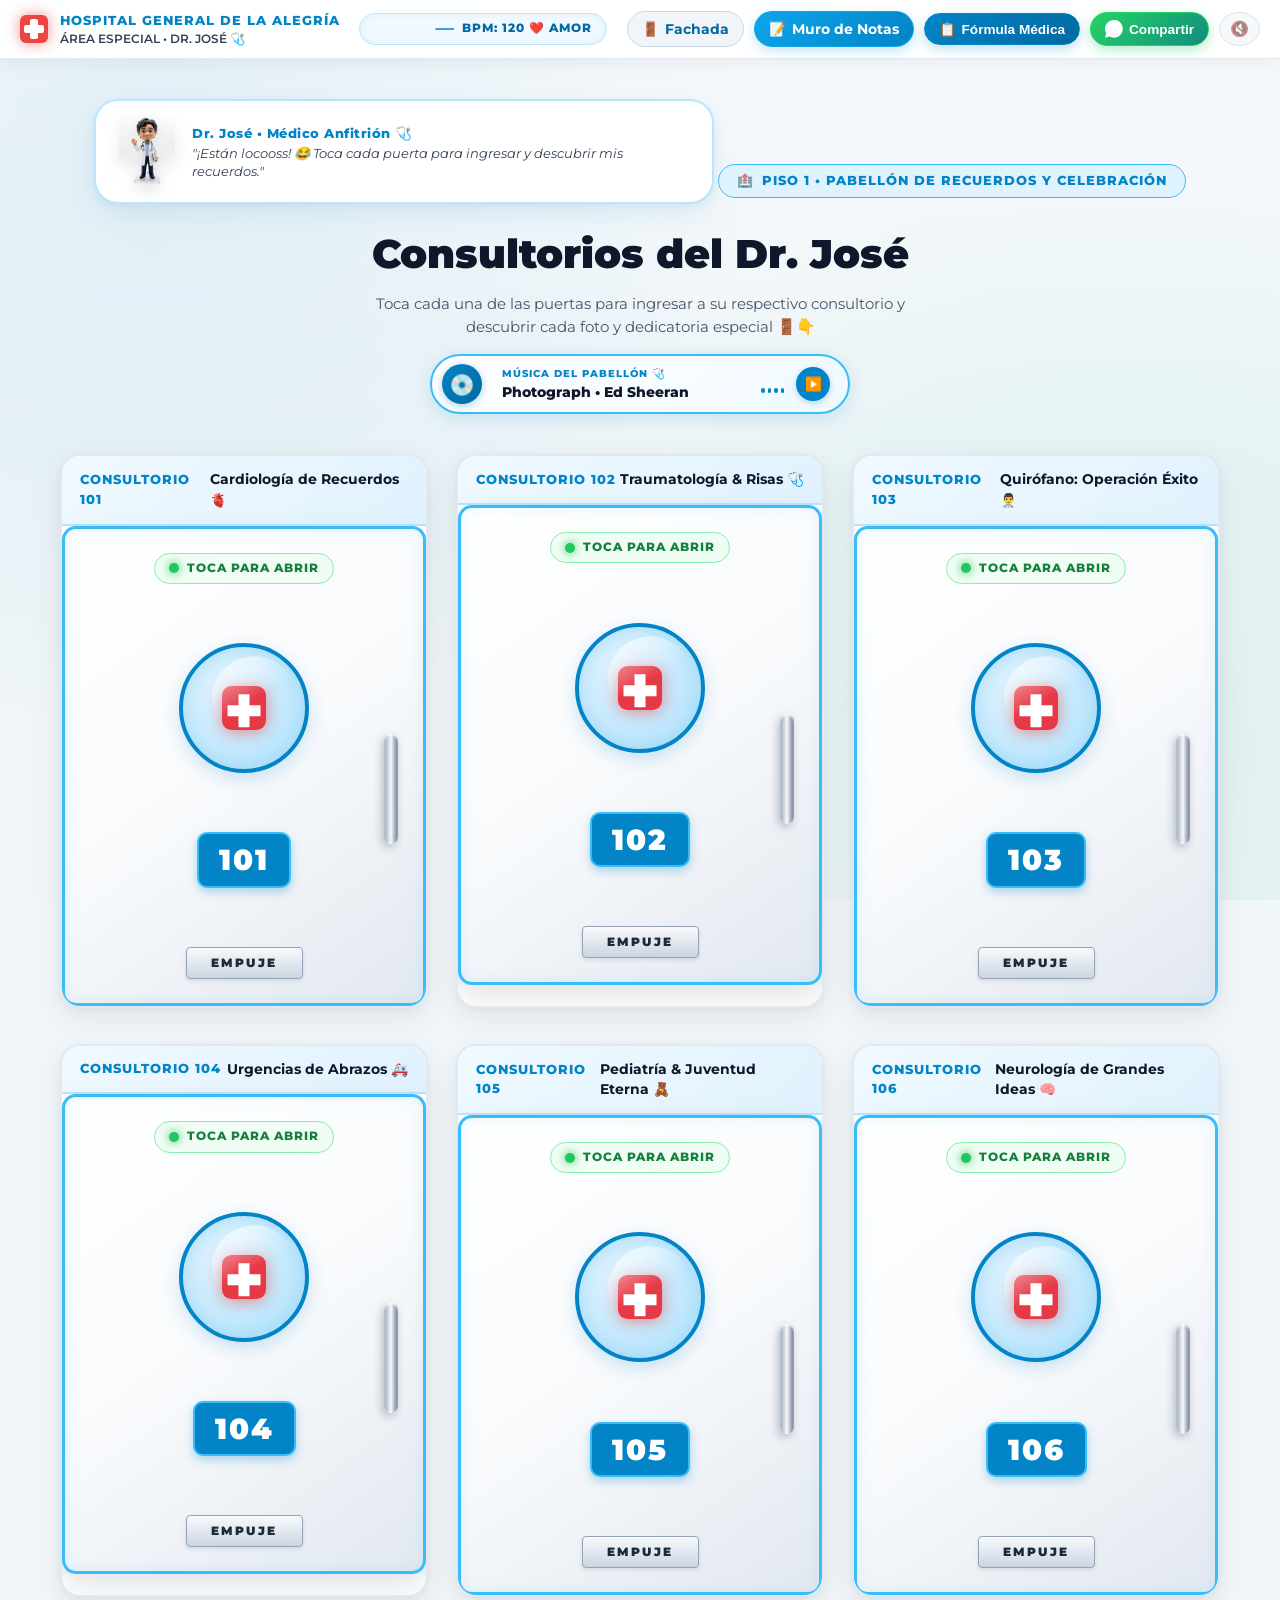
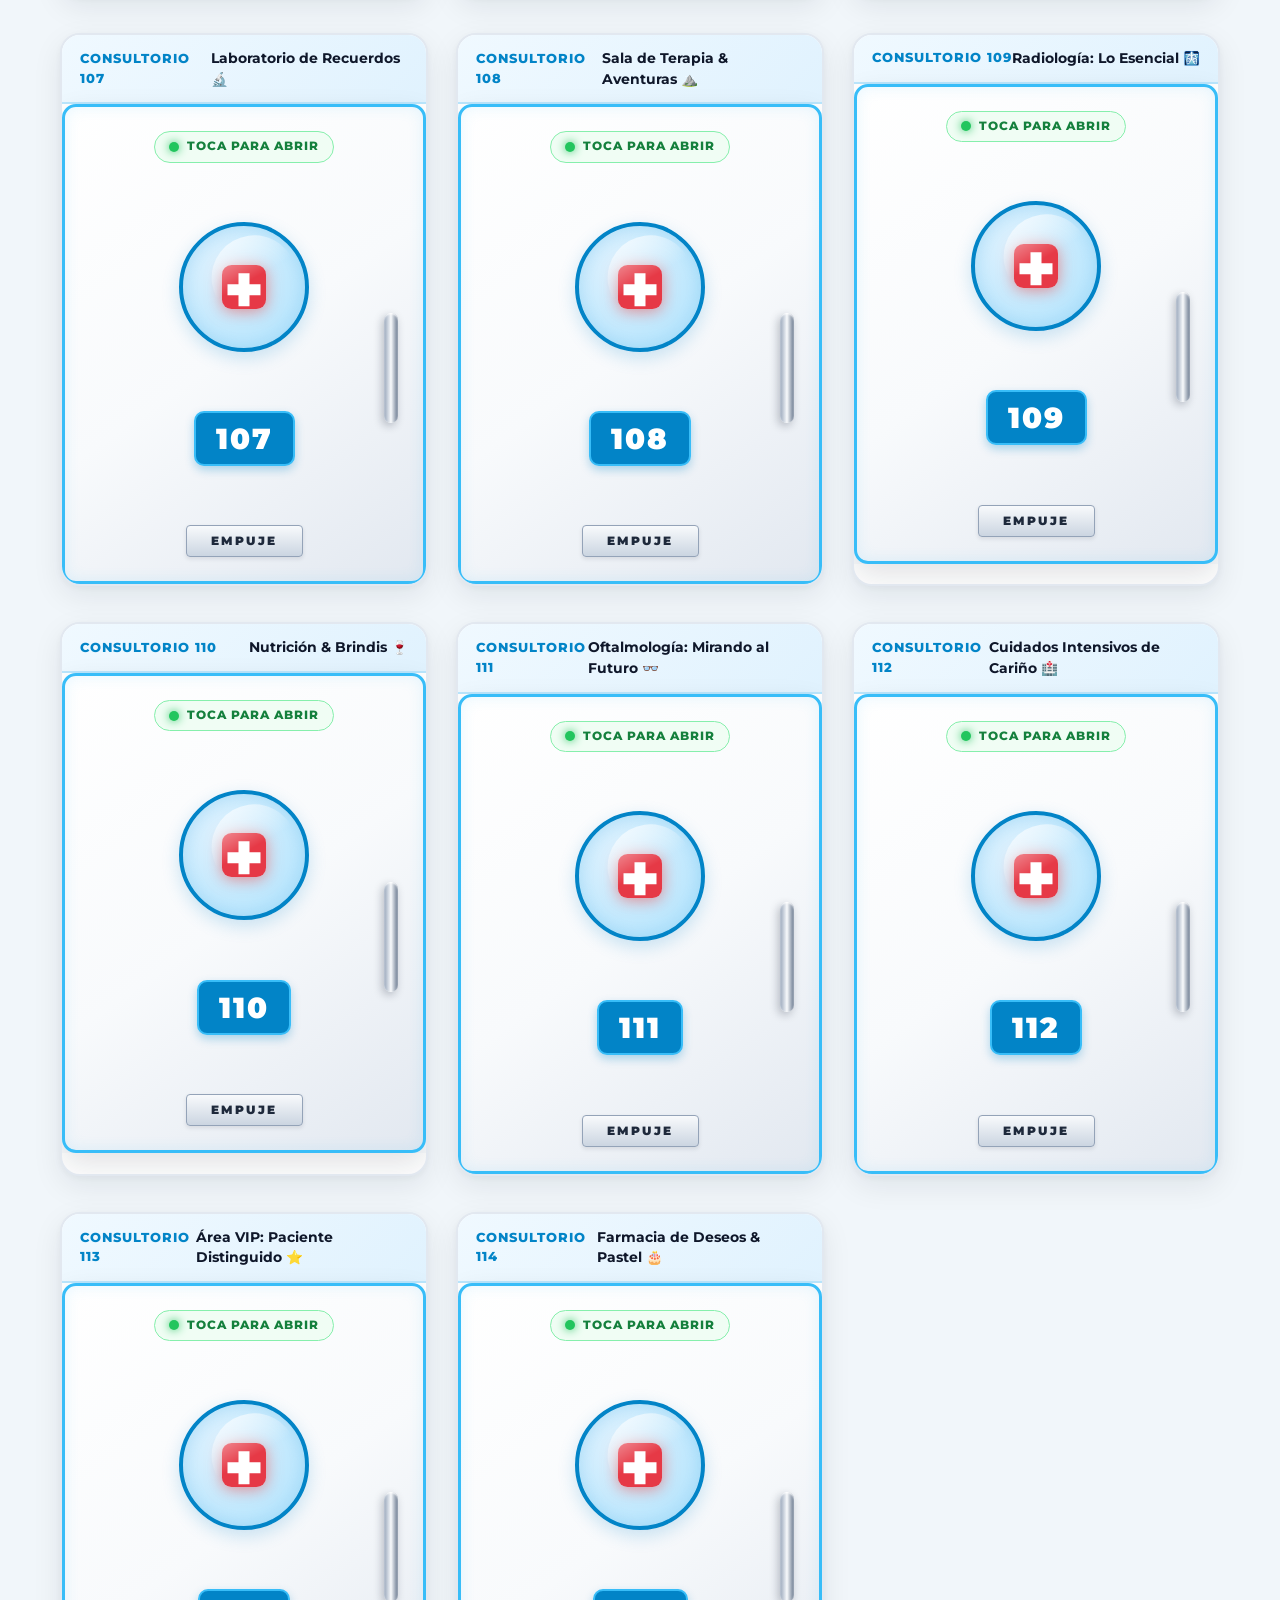
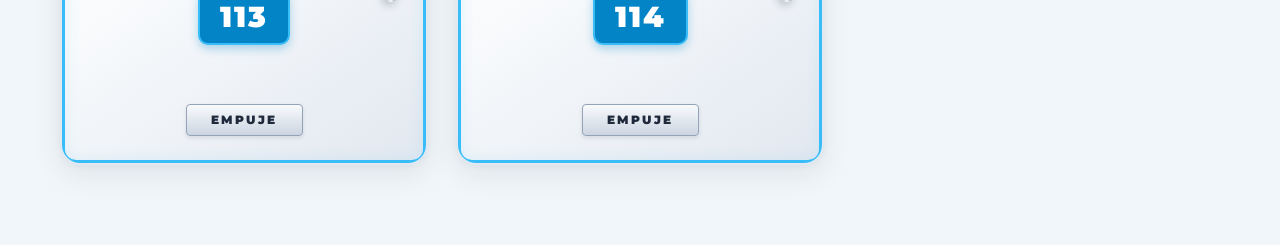
==== commit 55de3bb1: "Crear muro interactivo de prescripciones medicas para el Dr. Jose con formulario de receta, likes, c" ====
--- a/consultorios.html
+++ b/consultorios.html
@@ -19,7 +19,7 @@
   <link rel="preload" as="image" href="armando-doctor-3d.webp" type="image/webp" fetchpriority="high">
 
   <!-- Estilos del Hospital -->
-  <link rel="stylesheet" href="styles.css?v=armando-v15">
+  <link rel="stylesheet" href="styles.css?v=armando-v16">
 </head>
 <body class="page-consultorios">
 
@@ -53,6 +53,11 @@
       <a href="index.html" class="btn-top btn-back-entrance" title="Volver a la entrada del hospital">
         <span class="icon">🚪</span>
         <span class="btn-text">Fachada</span>
+      </a>
+
+      <a href="muro.html" class="btn-top btn-wall" title="Ver y Dejar Recetas en el Muro">
+        <span class="icon">📝</span>
+        <span class="btn-text">Muro de Notas</span>
       </a>
 
       <button id="btnPrescription" class="btn-top btn-prescription" title="Ver Fórmula Médica Oficial">
@@ -240,6 +245,6 @@
   <audio id="ambientAudio" src="musica.mp3" preload="auto" loop></audio>
 
   <!-- Script principal del hospital -->
-  <script src="script.js?v=armando-v15"></script>
+  <script src="script.js?v=armando-v16"></script>
 </body>
 </html>
--- a/styles.css
+++ b/styles.css
@@ -254,6 +254,45 @@
   color: #0284c7;
 }
 
+.btn-wall {
+  background: linear-gradient(135deg, #0ea5e9, #0284c7);
+  border-color: #0ea5e9;
+  color: #ffffff;
+  text-decoration: none;
+  box-shadow: 0 4px 12px rgba(14, 165, 233, 0.25);
+}
+
+.btn-wall:hover {
+  background: linear-gradient(135deg, #0284c7, #0369a1);
+  color: #ffffff;
+  box-shadow: 0 6px 16px rgba(14, 165, 233, 0.45);
+}
+
+.btn-consultorios {
+  background: #f1f5f9;
+  border-color: #cbd5e1;
+  color: #0369a1;
+  text-decoration: none;
+}
+
+.btn-consultorios:hover {
+  background: #e0f2fe;
+  border-color: #38bdf8;
+  color: #0284c7;
+}
+
+.btn-write-rx {
+  background: linear-gradient(135deg, #f59e0b 0%, #d97706 100%);
+  border-color: #f59e0b;
+  color: #ffffff;
+  box-shadow: 0 4px 12px rgba(245, 158, 11, 0.3);
+}
+
+.btn-write-rx:hover {
+  background: linear-gradient(135deg, #d97706 0%, #b45309 100%);
+  box-shadow: 0 6px 16px rgba(245, 158, 11, 0.5);
+}
+
 .btn-sound {
   padding: 7px 10px;
   border-radius: 50%;
@@ -2291,3 +2330,728 @@
     font-size: 1.1rem;
   }
 }
+
+/* ========================================================
+   SECCIÓN 3: MURO CLÍNICO DE PRESCRIPCIONES MÉDICAS (MURO.HTML)
+   ======================================================== */
+.page-muro {
+  background-color: #f0f7fa;
+}
+
+.hospital-wall-section {
+  padding: 30px 16px 80px;
+  max-width: 1240px;
+  margin: 0 auto;
+}
+
+.wall-header-container {
+  text-align: center;
+  margin-bottom: 35px;
+}
+
+.wall-main-title {
+  font-size: clamp(1.8rem, 4vw, 2.6rem);
+  font-weight: 900;
+  color: #0f172a;
+  margin-bottom: 8px;
+}
+
+.wall-subtitle {
+  font-size: 0.95rem;
+  color: #475569;
+  max-width: 640px;
+  margin: 0 auto 16px;
+  line-height: 1.45;
+}
+
+/* BOTÓN DE LLAMADO A LA ACCIÓN (ESCRIBIR RECETA) */
+.wall-cta-wrapper {
+  margin: 20px 0 16px;
+  display: flex;
+  justify-content: center;
+}
+
+.btn-primary-write-rx {
+  display: inline-flex;
+  align-items: center;
+  gap: 12px;
+  background: linear-gradient(135deg, #0284c7 0%, #0369a1 100%);
+  color: #ffffff;
+  border: 2px solid #38bdf8;
+  padding: 12px 28px;
+  border-radius: 30px;
+  font-size: 1.05rem;
+  font-weight: 800;
+  cursor: pointer;
+  box-shadow: 0 8px 25px rgba(2, 132, 199, 0.35);
+  transition: all 0.25s ease;
+  animation: rxPulse 2.4s ease-in-out infinite alternate;
+}
+
+.btn-primary-write-rx:hover {
+  transform: translateY(-3px) scale(1.02);
+  box-shadow: 0 12px 30px rgba(56, 189, 248, 0.5);
+  background: linear-gradient(135deg, #0369a1 0%, #0284c7 100%);
+}
+
+@keyframes rxPulse {
+  0% { box-shadow: 0 6px 18px rgba(2, 132, 199, 0.3); }
+  100% { box-shadow: 0 10px 30px rgba(56, 189, 248, 0.6); }
+}
+
+.rx-mini-badge {
+  background: rgba(255, 255, 255, 0.2);
+  padding: 3px 8px;
+  border-radius: 12px;
+  font-size: 0.75rem;
+  font-weight: 900;
+  border: 1px solid rgba(255, 255, 255, 0.35);
+}
+
+/* BARRA DE ESTADÍSTICAS DEL MURO */
+.wall-stats-bar {
+  display: flex;
+  align-items: center;
+  justify-content: center;
+  gap: 12px;
+  flex-wrap: wrap;
+  margin-top: 14px;
+}
+
+.stat-pill {
+  display: inline-flex;
+  align-items: center;
+  gap: 6px;
+  background: #ffffff;
+  border: 1px solid #bae6fd;
+  border-radius: 20px;
+  padding: 6px 14px;
+  font-size: 0.8rem;
+  font-weight: 700;
+  color: #0369a1;
+  box-shadow: 0 2px 8px rgba(2, 132, 199, 0.08);
+}
+
+.stat-count {
+  background: #0284c7;
+  color: #ffffff;
+  padding: 1px 7px;
+  border-radius: 10px;
+  font-size: 0.76rem;
+  font-weight: 800;
+}
+
+/* ALERTA DE NUEVA RECETA COMPARTIDA */
+.shared-rx-notice {
+  display: flex;
+  align-items: center;
+  gap: 14px;
+  background: linear-gradient(135deg, #ecfdf5 0%, #d1fae5 100%);
+  border: 2px solid #10b981;
+  border-radius: 16px;
+  padding: 14px 20px;
+  margin: 0 auto 28px;
+  max-width: 680px;
+  box-shadow: 0 6px 20px rgba(16, 185, 129, 0.2);
+}
+
+.shared-rx-notice .notice-icon {
+  font-size: 1.8rem;
+}
+
+.shared-rx-notice h4 {
+  font-size: 0.96rem;
+  font-weight: 800;
+  color: #065f46;
+}
+
+.shared-rx-notice p {
+  font-size: 0.82rem;
+  color: #047857;
+}
+
+.btn-close-notice {
+  margin-left: auto;
+  background: none;
+  border: none;
+  font-size: 1.1rem;
+  color: #047857;
+  cursor: pointer;
+  padding: 4px;
+}
+
+/* TABLERO DE RECETAS EN CUADRÍCULA */
+.wall-board-container {
+  width: 100%;
+}
+
+.wall-prescriptions-grid {
+  display: grid;
+  grid-template-columns: repeat(auto-fill, minmax(320px, 1fr));
+  gap: 28px;
+}
+
+/* ========================================================
+   HOJA DE PRESCRIPCIÓN MÉDICA INDIVIDUAL (CARD DE RECETA)
+   ======================================================== */
+.prescription-note-card {
+  position: relative;
+  background: #fffdfa;
+  border-radius: 14px;
+  padding: 24px 20px 18px;
+  border: 1px solid #cbd5e1;
+  box-shadow: 
+    0 10px 25px rgba(15, 23, 42, 0.08),
+    0 2px 6px rgba(15, 23, 42, 0.04);
+  display: flex;
+  flex-direction: column;
+  justify-content: space-between;
+  transition: transform 0.25s ease, box-shadow 0.25s ease;
+  overflow: hidden;
+}
+
+.prescription-note-card:hover {
+  transform: translateY(-4px);
+  box-shadow: 
+    0 18px 35px rgba(2, 132, 199, 0.16),
+    0 4px 10px rgba(15, 23, 42, 0.06);
+  border-color: #38bdf8;
+}
+
+.prescription-note-card.highlighted-new {
+  border: 2.5px solid #f59e0b;
+  box-shadow: 0 0 25px rgba(245, 158, 11, 0.35);
+  animation: cardHighlight 2s ease-in-out infinite alternate;
+}
+
+@keyframes cardHighlight {
+  0% { transform: scale(1); }
+  100% { transform: scale(1.02); }
+}
+
+/* Clip metálico superior en cada receta */
+.rx-card-clip {
+  position: absolute;
+  top: -6px;
+  left: 50%;
+  transform: translateX(-50%);
+  width: 48px;
+  height: 14px;
+  background: linear-gradient(180deg, #cbd5e1 0%, #94a3b8 100%);
+  border-radius: 4px;
+  box-shadow: 0 2px 5px rgba(15, 23, 42, 0.2);
+  border: 1px solid #94a3b8;
+  z-index: 3;
+}
+
+/* Encabezado de la Receta Médica */
+.rx-card-header {
+  display: flex;
+  align-items: center;
+  justify-content: space-between;
+  border-bottom: 2px solid #0284c7;
+  padding-bottom: 10px;
+  margin-bottom: 12px;
+}
+
+.rx-card-brand {
+  display: flex;
+  align-items: center;
+  gap: 8px;
+}
+
+.rx-card-cross {
+  font-size: 1.5rem;
+  color: #0284c7;
+  line-height: 1;
+}
+
+.rx-card-hosp-name {
+  font-size: 0.72rem;
+  font-weight: 800;
+  color: #0f172a;
+  letter-spacing: 0.5px;
+}
+
+.rx-card-hosp-sub {
+  font-size: 0.62rem;
+  color: #64748b;
+}
+
+.rx-card-rx-id {
+  text-align: right;
+}
+
+.rx-big-symbol {
+  font-family: var(--font-serif);
+  font-size: 1.6rem;
+  font-weight: 700;
+  color: #0284c7;
+  line-height: 1;
+}
+
+.rx-card-id-text {
+  font-size: 0.62rem;
+  font-weight: 800;
+  color: #94a3b8;
+}
+
+/* Fila de Paciente y Médico Remitente */
+.rx-card-meta {
+  background: #f1f5f9;
+  border: 1px dashed #cbd5e1;
+  border-radius: 8px;
+  padding: 8px 10px;
+  margin-bottom: 12px;
+  font-size: 0.76rem;
+}
+
+.meta-row {
+  display: flex;
+  justify-content: space-between;
+  gap: 6px;
+  margin-bottom: 3px;
+}
+
+.meta-row:last-child {
+  margin-bottom: 0;
+}
+
+.meta-label {
+  font-weight: 700;
+  color: #475569;
+}
+
+.meta-value {
+  font-weight: 800;
+  color: #0f172a;
+}
+
+.meta-value.patient {
+  color: #0284c7;
+}
+
+/* Diagnóstico Clínico */
+.rx-card-diagnosis-badge {
+  background: #e0f2fe;
+  border-left: 3px solid #0284c7;
+  padding: 6px 10px;
+  border-radius: 0 6px 6px 0;
+  margin-bottom: 12px;
+  font-size: 0.75rem;
+  text-align: left;
+}
+
+.diag-label {
+  font-weight: 800;
+  color: #0369a1;
+  text-transform: uppercase;
+  font-size: 0.64rem;
+  letter-spacing: 0.5px;
+  display: block;
+}
+
+.diag-text {
+  color: #0f172a;
+  font-weight: 700;
+}
+
+/* Mensaje Escrito a Mano (Tratamiento) */
+.rx-card-treatment-body {
+  position: relative;
+  background-image: repeating-linear-gradient(transparent, transparent 23px, #e2e8f0 24px);
+  padding: 6px 4px;
+  margin-bottom: 14px;
+  min-height: 96px;
+  text-align: left;
+}
+
+.rx-handwriting-msg {
+  font-family: var(--font-hand);
+  font-size: 1.35rem;
+  line-height: 24px;
+  color: #1e3a8a;
+  font-weight: 700;
+  word-break: break-word;
+}
+
+/* Dosis Recomendada */
+.rx-card-dose {
+  display: flex;
+  align-items: center;
+  gap: 6px;
+  background: #fef3c7;
+  border: 1px solid #fde68a;
+  border-radius: 6px;
+  padding: 5px 10px;
+  font-size: 0.75rem;
+  color: #92400e;
+  margin-bottom: 14px;
+  text-align: left;
+}
+
+.dose-icon {
+  font-size: 0.9rem;
+}
+
+.dose-text strong {
+  color: #78350f;
+}
+
+/* Pie de Receta: Firma y Sello */
+.rx-card-footer {
+  display: flex;
+  align-items: flex-end;
+  justify-content: space-between;
+  border-top: 1px dashed #cbd5e1;
+  padding-top: 10px;
+  margin-bottom: 12px;
+}
+
+.rx-footer-signature {
+  text-align: left;
+}
+
+.rx-sig-text {
+  font-family: var(--font-hand);
+  font-size: 1.3rem;
+  font-weight: 700;
+  color: #0284c7;
+  line-height: 1;
+}
+
+.rx-sig-line {
+  width: 130px;
+  height: 1px;
+  background: #64748b;
+  margin: 3px 0 2px;
+}
+
+.rx-sig-author {
+  font-size: 0.7rem;
+  font-weight: 800;
+  color: #0f172a;
+}
+
+.rx-sig-role {
+  font-size: 0.62rem;
+  color: #64748b;
+}
+
+.rx-card-seal {
+  width: 68px;
+  height: 68px;
+  border: 2px solid #ef4444;
+  border-radius: 50%;
+  display: flex;
+  align-items: center;
+  justify-content: center;
+  transform: rotate(-10deg);
+  opacity: 0.85;
+}
+
+.rx-seal-inner {
+  width: 58px;
+  height: 58px;
+  border: 1px dashed #ef4444;
+  border-radius: 50%;
+  display: flex;
+  flex-direction: column;
+  align-items: center;
+  justify-content: center;
+  font-size: 0.48rem;
+  font-weight: 900;
+  color: #ef4444;
+  text-align: center;
+  line-height: 1.15;
+}
+
+/* Barra de Acciones de la Tarjeta */
+.rx-card-actions {
+  display: flex;
+  align-items: center;
+  justify-content: space-between;
+  gap: 8px;
+  border-top: 1px solid #f1f5f9;
+  padding-top: 8px;
+}
+
+.btn-rx-like {
+  background: #f8fafc;
+  border: 1px solid #cbd5e1;
+  border-radius: 16px;
+  padding: 4px 10px;
+  font-size: 0.76rem;
+  font-weight: 700;
+  color: #334155;
+  cursor: pointer;
+  display: inline-flex;
+  align-items: center;
+  gap: 4px;
+  transition: all 0.2s;
+}
+
+.btn-rx-like:hover {
+  background: #fee2e2;
+  border-color: #fca5a5;
+  color: #ef4444;
+}
+
+.btn-rx-like.liked {
+  background: #ef4444;
+  color: #ffffff;
+  border-color: #ef4444;
+}
+
+.btn-rx-share-item {
+  background: #25d366;
+  color: #ffffff;
+  border: none;
+  border-radius: 16px;
+  padding: 4px 12px;
+  font-size: 0.74rem;
+  font-weight: 700;
+  cursor: pointer;
+  display: inline-flex;
+  align-items: center;
+  gap: 5px;
+  transition: all 0.2s;
+}
+
+.btn-rx-share-item:hover {
+  background: #1da851;
+  transform: scale(1.04);
+}
+
+/* ========================================================
+   MODAL DE NUEVA RECETA MÉDICA (PRESCRIPTION FORM)
+   ======================================================== */
+.prescription-form-card {
+  position: relative;
+  background: #fffdf9;
+  color: #0f172a;
+  border-radius: 18px;
+  width: 100%;
+  max-width: 600px;
+  max-height: 92vh;
+  overflow-y: auto;
+  padding: 28px 24px 22px;
+  box-shadow: 0 25px 60px rgba(15, 23, 42, 0.4);
+  border: 2px solid #bae6fd;
+}
+
+.form-rx-header {
+  display: flex;
+  align-items: center;
+  justify-content: space-between;
+  border-bottom: 2px solid #0284c7;
+  padding-bottom: 12px;
+  margin-bottom: 12px;
+}
+
+.form-patient-fixed {
+  background: #f0f9ff;
+  border: 1px dashed #38bdf8;
+  border-radius: 8px;
+  padding: 8px 12px;
+  margin-bottom: 16px;
+  font-size: 0.84rem;
+  display: flex;
+  align-items: center;
+  justify-content: space-between;
+}
+
+.fixed-label {
+  font-size: 0.72rem;
+  font-weight: 800;
+  color: #0369a1;
+}
+
+.fixed-name {
+  color: #0284c7;
+  font-weight: 900;
+}
+
+.rx-form-content {
+  display: flex;
+  flex-direction: column;
+  gap: 14px;
+}
+
+.form-row-2col {
+  display: grid;
+  grid-template-columns: 1fr 1fr;
+  gap: 12px;
+}
+
+.form-group {
+  display: flex;
+  flex-direction: column;
+  gap: 5px;
+  text-align: left;
+}
+
+.form-group label {
+  font-size: 0.78rem;
+  font-weight: 800;
+  color: #334155;
+}
+
+.form-group input,
+.form-group select {
+  padding: 10px 12px;
+  border: 1.5px solid #cbd5e1;
+  border-radius: 8px;
+  font-family: var(--font-main);
+  font-size: 0.86rem;
+  background: #ffffff;
+  color: #0f172a;
+  outline: none;
+  transition: border-color 0.2s;
+}
+
+.form-group input:focus,
+.form-group select:focus,
+.lined-paper-wrapper textarea:focus {
+  border-color: #0284c7;
+  box-shadow: 0 0 0 3px rgba(2, 132, 199, 0.15);
+}
+
+.lined-paper-wrapper {
+  background: #ffffff;
+  border: 1.5px solid #cbd5e1;
+  border-radius: 8px;
+  overflow: hidden;
+}
+
+.lined-paper-wrapper textarea {
+  width: 100%;
+  border: none;
+  outline: none;
+  padding: 12px 14px;
+  font-family: var(--font-hand);
+  font-size: 1.35rem;
+  line-height: 24px;
+  color: #1e3a8a;
+  resize: vertical;
+  background-image: repeating-linear-gradient(transparent, transparent 23px, #e2e8f0 24px);
+  background-attachment: local;
+}
+
+/* Vista previa de firma */
+.form-signature-preview {
+  display: flex;
+  align-items: center;
+  justify-content: space-between;
+  background: #f8fafc;
+  border: 1px dashed #cbd5e1;
+  border-radius: 8px;
+  padding: 10px 14px;
+}
+
+.sig-label-small {
+  font-size: 0.68rem;
+  color: #64748b;
+  display: block;
+}
+
+.sig-preview-text {
+  font-family: var(--font-hand);
+  font-size: 1.4rem;
+  font-weight: 700;
+  color: #0284c7;
+}
+
+.sig-preview-line {
+  width: 140px;
+  height: 1px;
+  background: #64748b;
+  margin-top: 2px;
+}
+
+.seal-preview {
+  width: 68px;
+  height: 68px;
+}
+.seal-preview .seal-inner {
+  width: 58px;
+  height: 58px;
+  font-size: 0.46rem;
+}
+
+/* Botones del Formulario */
+.form-actions-wrapper {
+  display: flex;
+  flex-direction: column;
+  gap: 10px;
+  margin-top: 6px;
+}
+
+.btn-submit-rx {
+  background: linear-gradient(135deg, #0284c7 0%, #0369a1 100%);
+  color: #ffffff;
+  border: none;
+  border-radius: 12px;
+  padding: 12px;
+  font-size: 0.95rem;
+  font-weight: 800;
+  cursor: pointer;
+  display: flex;
+  align-items: center;
+  justify-content: center;
+  gap: 8px;
+  box-shadow: 0 4px 15px rgba(2, 132, 199, 0.3);
+  transition: all 0.2s;
+}
+
+.btn-submit-rx:hover {
+  background: #0369a1;
+  transform: translateY(-2px);
+}
+
+.btn-submit-and-share {
+  background: #25d366;
+  color: #ffffff;
+  border: none;
+  border-radius: 12px;
+  padding: 12px;
+  font-size: 0.92rem;
+  font-weight: 800;
+  cursor: pointer;
+  display: flex;
+  align-items: center;
+  justify-content: center;
+  gap: 8px;
+  box-shadow: 0 4px 15px rgba(37, 211, 102, 0.3);
+  transition: all 0.2s;
+}
+
+.btn-submit-and-share:hover {
+  background: #1da851;
+  transform: translateY(-2px);
+}
+
+/* Responsividad para móviles del Muro */
+@media (max-width: 768px) {
+  .hospital-wall-section {
+    padding: 20px 10px 60px;
+  }
+  .form-row-2col {
+    grid-template-columns: 1fr;
+  }
+  .wall-prescriptions-grid {
+    grid-template-columns: 1fr;
+    gap: 20px;
+  }
+  .btn-primary-write-rx {
+    font-size: 0.92rem;
+    padding: 10px 18px;
+    width: 100%;
+    max-width: 340px;
+    justify-content: center;
+  }
+  .prescription-form-card {
+    padding: 20px 14px 16px;
+  }
+}
+
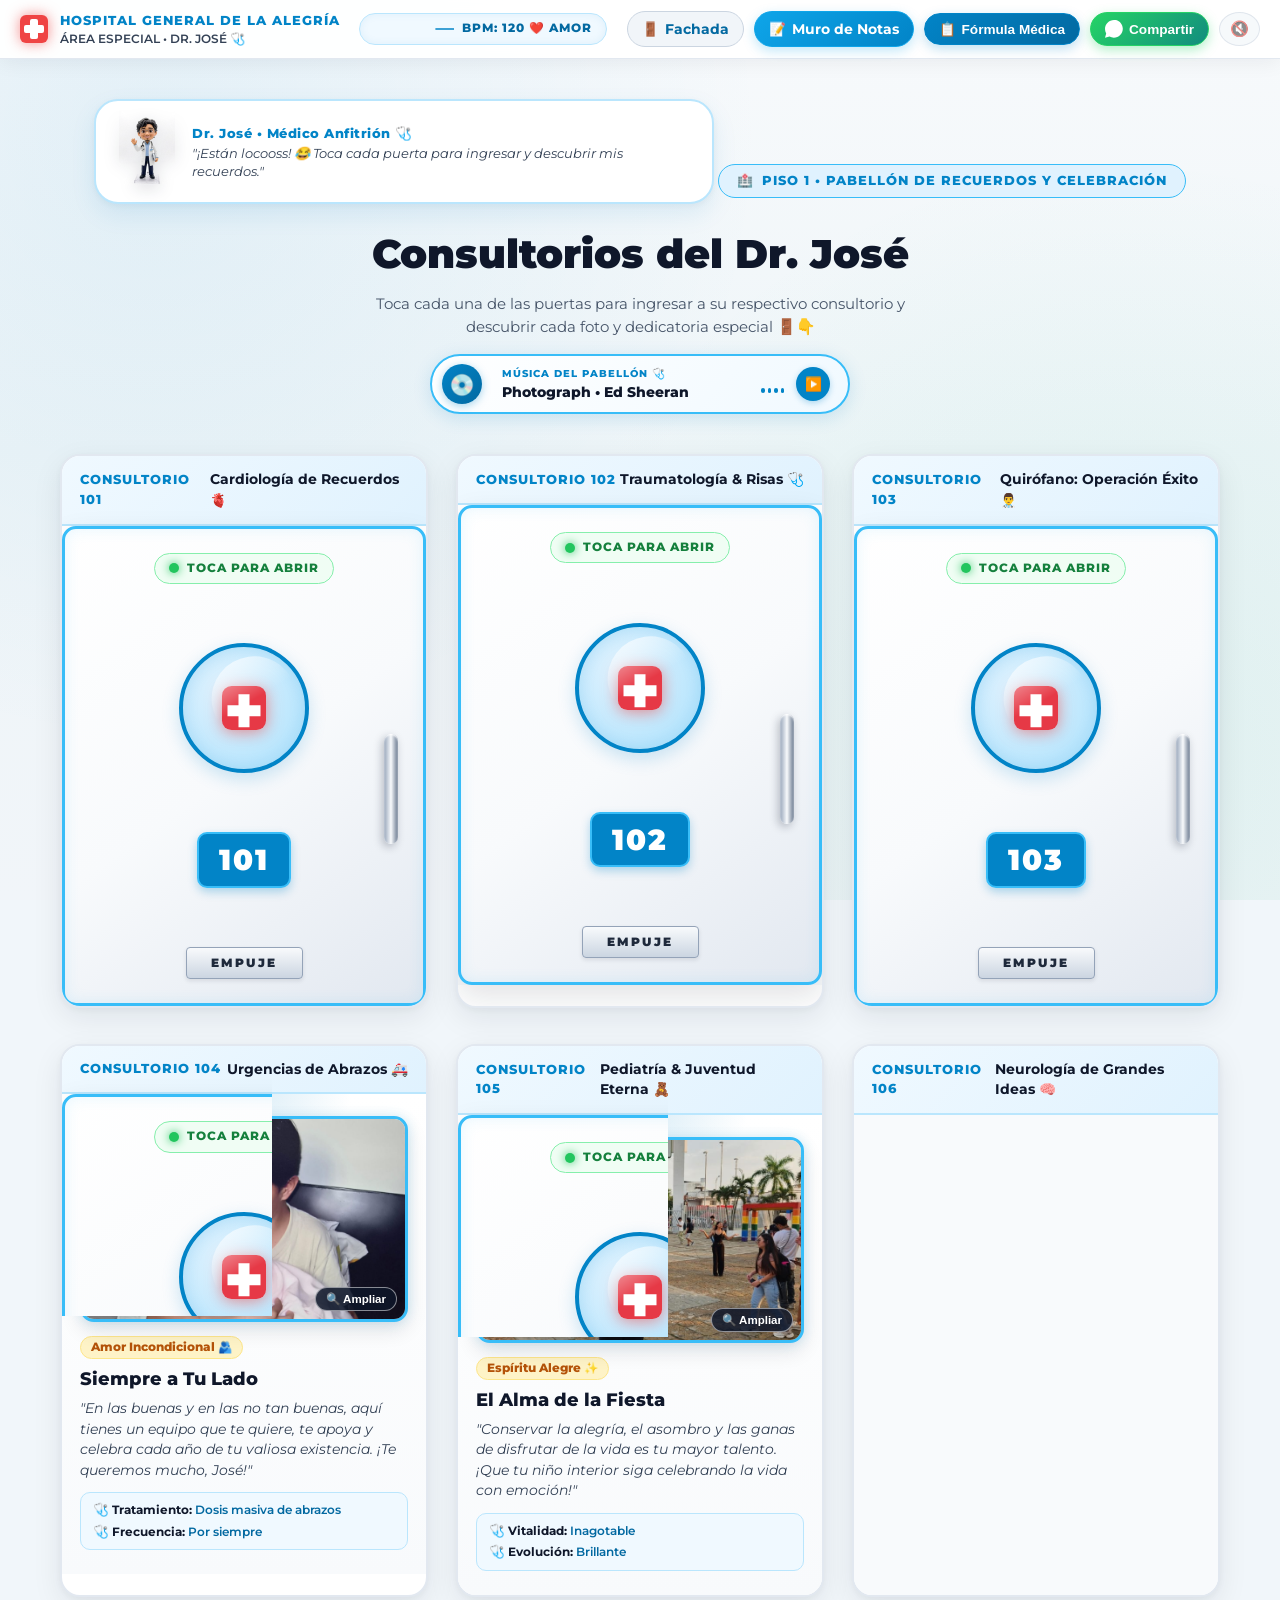
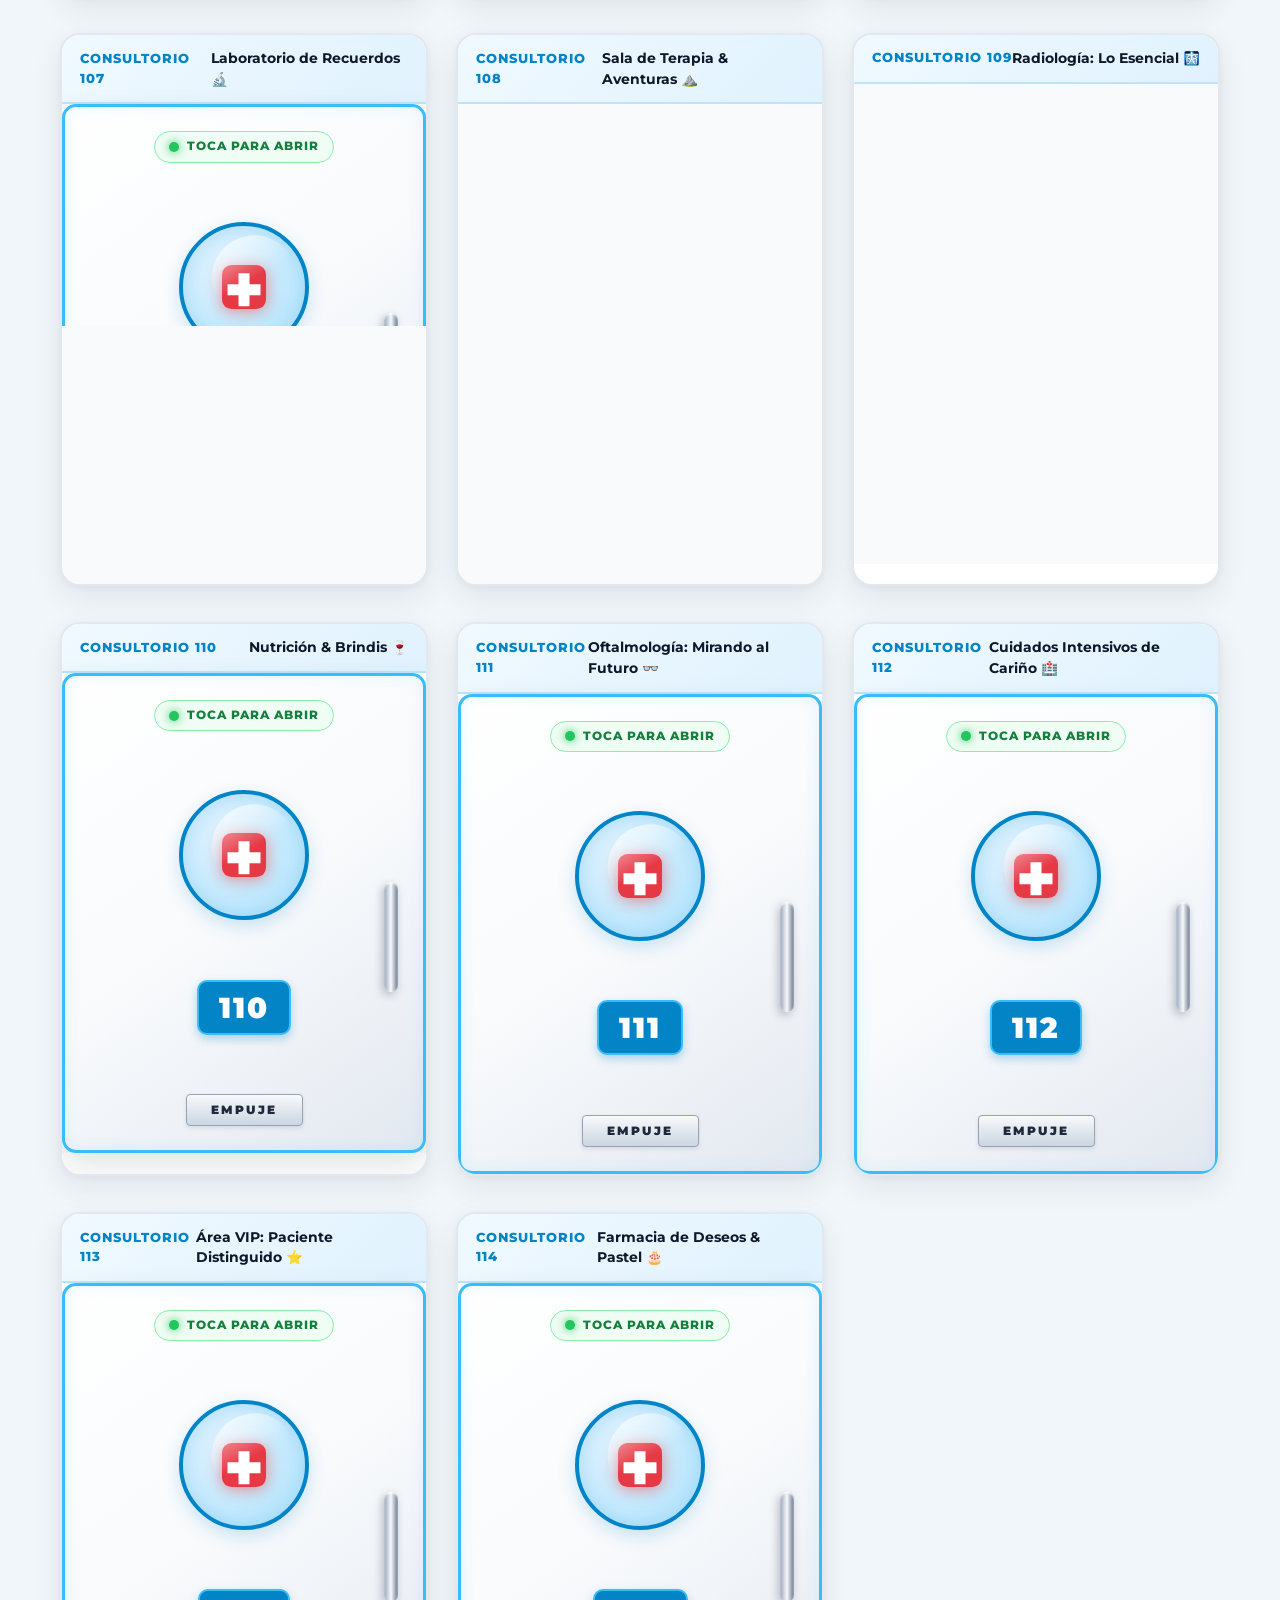
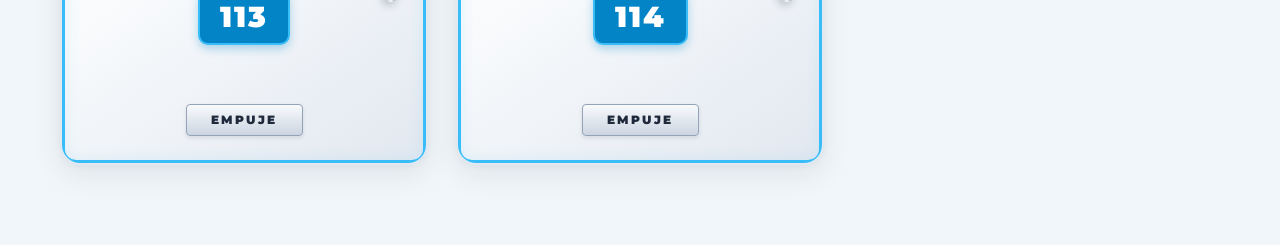
==== commit 3fa9fd34: "Soporte robusto de likes por GET y POST y filtro de filas vacias en Apps Script" ====
--- a/consultorios.html
+++ b/consultorios.html
@@ -19,7 +19,7 @@
   <link rel="preload" as="image" href="armando-doctor-3d.webp" type="image/webp" fetchpriority="high">
 
   <!-- Estilos del Hospital -->
-  <link rel="stylesheet" href="styles.css?v=armando-v16">
+  <link rel="stylesheet" href="styles.css?v=jose-v2026-e5">
 </head>
 <body class="page-consultorios">
 
@@ -245,6 +245,6 @@
   <audio id="ambientAudio" src="musica.mp3" preload="auto" loop></audio>
 
   <!-- Script principal del hospital -->
-  <script src="script.js?v=armando-v16"></script>
+  <script src="script.js?v=jose-v2026-e5"></script>
 </body>
 </html>
--- a/styles.css
+++ b/styles.css
@@ -2823,6 +2823,40 @@
   transform: scale(1.04);
 }
 
+.rx-card-liked-by {
+  display: flex;
+  align-items: flex-start;
+  gap: 6px;
+  margin-top: 10px;
+  padding: 8px 12px;
+  background: #f0fdf4;
+  border: 1px solid #bbf7d0;
+  border-radius: 12px;
+  font-size: 0.8rem;
+  color: #166534;
+  font-family: 'Montserrat', sans-serif;
+  line-height: 1.35;
+  animation: fadeIn 0.25s ease;
+}
+
+.rx-card-liked-by .liked-by-icon {
+  font-size: 0.95rem;
+  flex-shrink: 0;
+  line-height: 1.2;
+}
+
+.rx-card-liked-by .liked-by-text strong {
+  font-weight: 700;
+  color: #15803d;
+}
+
+.btn-clear-prescriptions:hover {
+  background: #fecaca !important;
+  border-color: #f87171 !important;
+  color: #b91c1c !important;
+  transform: translateY(-1px);
+}
+
 /* ========================================================
    MODAL DE NUEVA RECETA MÉDICA (PRESCRIPTION FORM)
    ======================================================== */
@@ -3055,3 +3089,106 @@
   }
 }
 
+/* ESTADO VACÍO CUANDO NO HAY RECETAS */
+.board-empty-state {
+  text-align: center;
+  background: #ffffff;
+  border: 2px dashed #bae6fd;
+  border-radius: 20px;
+  padding: 45px 24px;
+  max-width: 560px;
+  margin: 20px auto 40px;
+  box-shadow: 0 10px 30px rgba(2, 132, 199, 0.08);
+}
+
+.board-empty-state .empty-icon {
+  font-size: 3.5rem;
+  margin-bottom: 12px;
+  animation: floatDollMini 3s ease-in-out infinite;
+}
+
+.board-empty-state h3 {
+  font-size: 1.3rem;
+  font-weight: 800;
+  color: #0284c7;
+  margin-bottom: 8px;
+}
+
+.board-empty-state p {
+  font-size: 0.92rem;
+  color: #64748b;
+  line-height: 1.5;
+  max-width: 440px;
+  margin: 0 auto;
+}
+
+/* BOTÓN DE CONFIGURACIÓN */
+.btn-config {
+  background: #f1f5f9;
+  border-color: #cbd5e1;
+  color: #334155;
+  padding: 7px 10px;
+  border-radius: 50%;
+  font-size: 0.95rem;
+}
+
+.btn-config:hover {
+  background: #e2e8f0;
+  color: #0f172a;
+}
+
+/* MODAL DE CONFIGURACIÓN */
+.config-modal-card {
+  max-width: 480px;
+}
+
+.config-modal-card h2 {
+  font-size: 1.15rem;
+  font-weight: 800;
+  color: #0f172a;
+  margin-bottom: 12px;
+  display: flex;
+  align-items: center;
+  gap: 8px;
+}
+
+.config-instructions {
+  font-size: 0.88rem;
+  color: #334155;
+  line-height: 1.45;
+}
+
+.config-help {
+  background: #f0fdf4;
+  border: 1px solid #bbf7d0;
+  border-radius: 8px;
+  padding: 10px 12px;
+  margin-top: 12px;
+  font-size: 0.8rem;
+  color: #166534;
+}
+
+.config-help code {
+  background: #dcfce7;
+  padding: 2px 6px;
+  border-radius: 4px;
+  font-weight: 700;
+  color: #15803d;
+}
+
+.btn-cancel-config {
+  background: #f1f5f9;
+  border: 1px solid #cbd5e1;
+  color: #475569;
+  padding: 10px;
+  border-radius: 10px;
+  font-weight: 700;
+  font-size: 0.88rem;
+  cursor: pointer;
+  transition: all 0.2s;
+}
+
+.btn-cancel-config:hover {
+  background: #e2e8f0;
+}
+
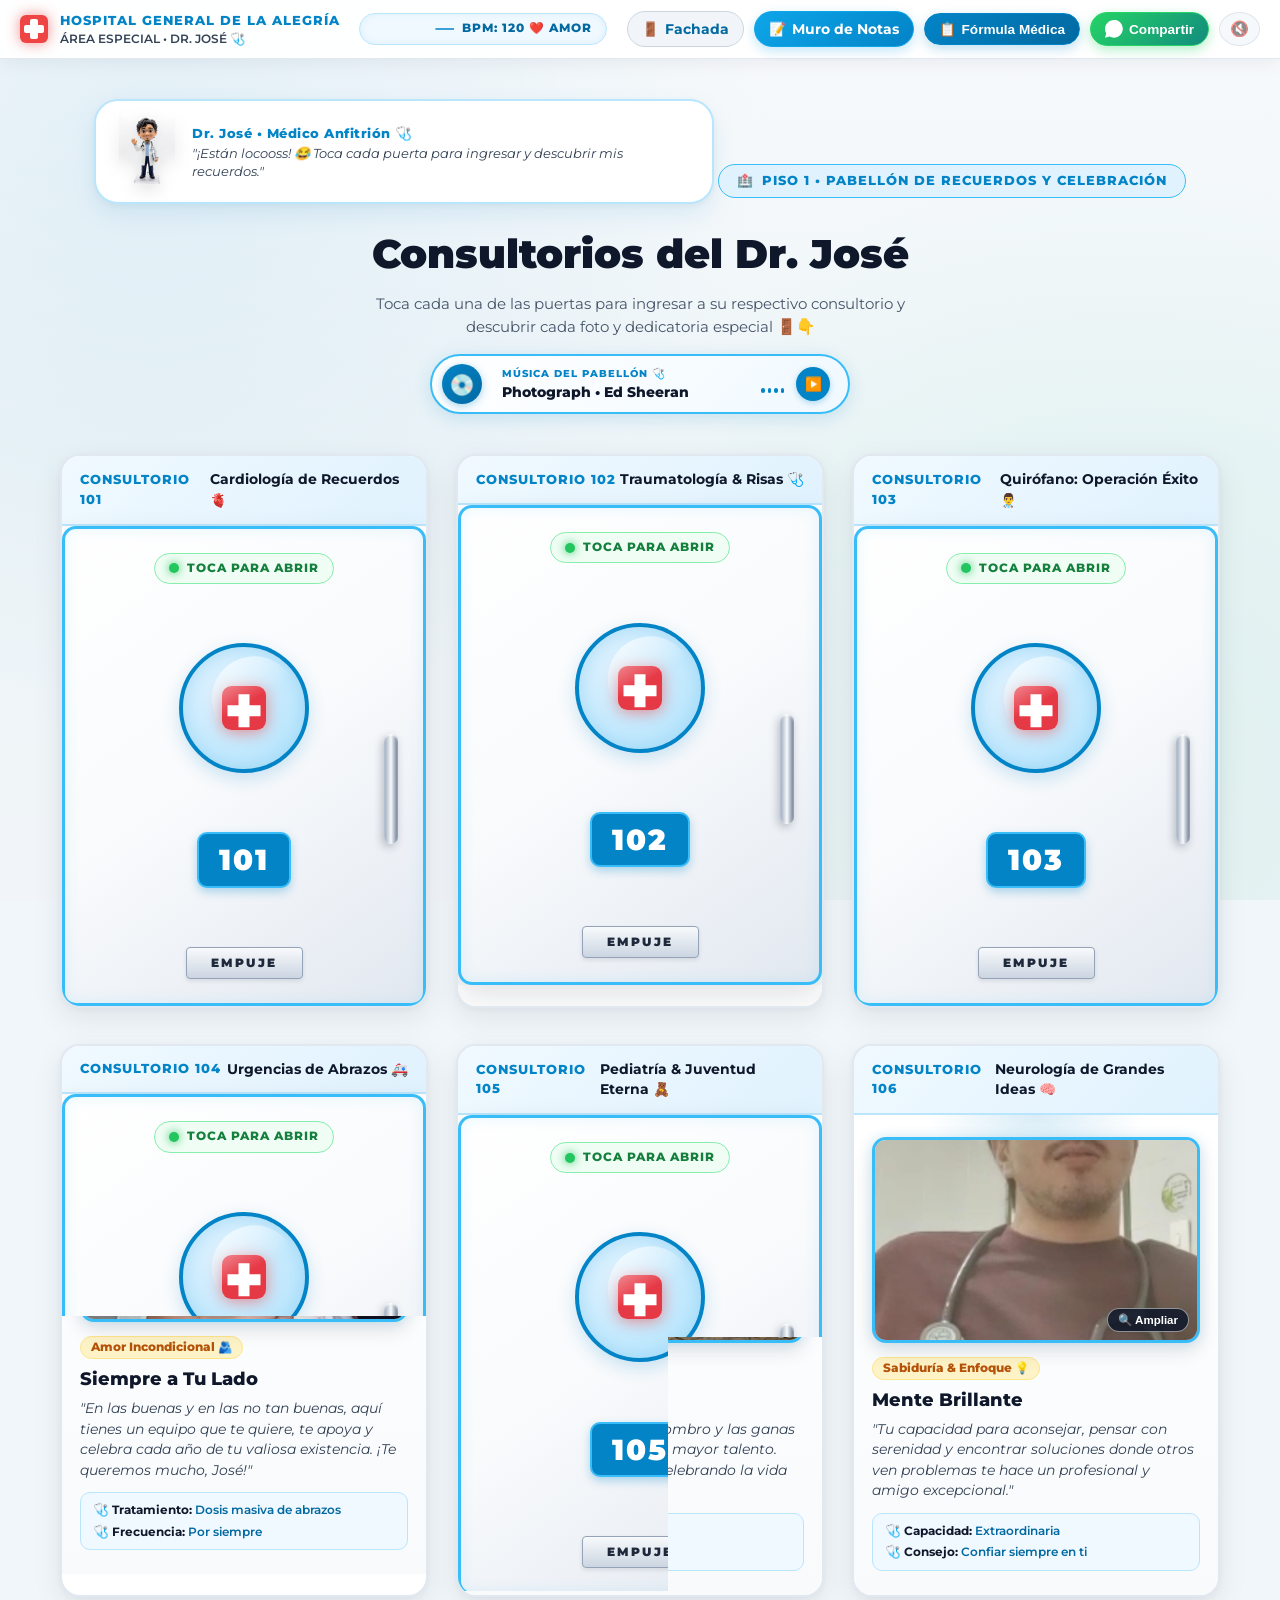
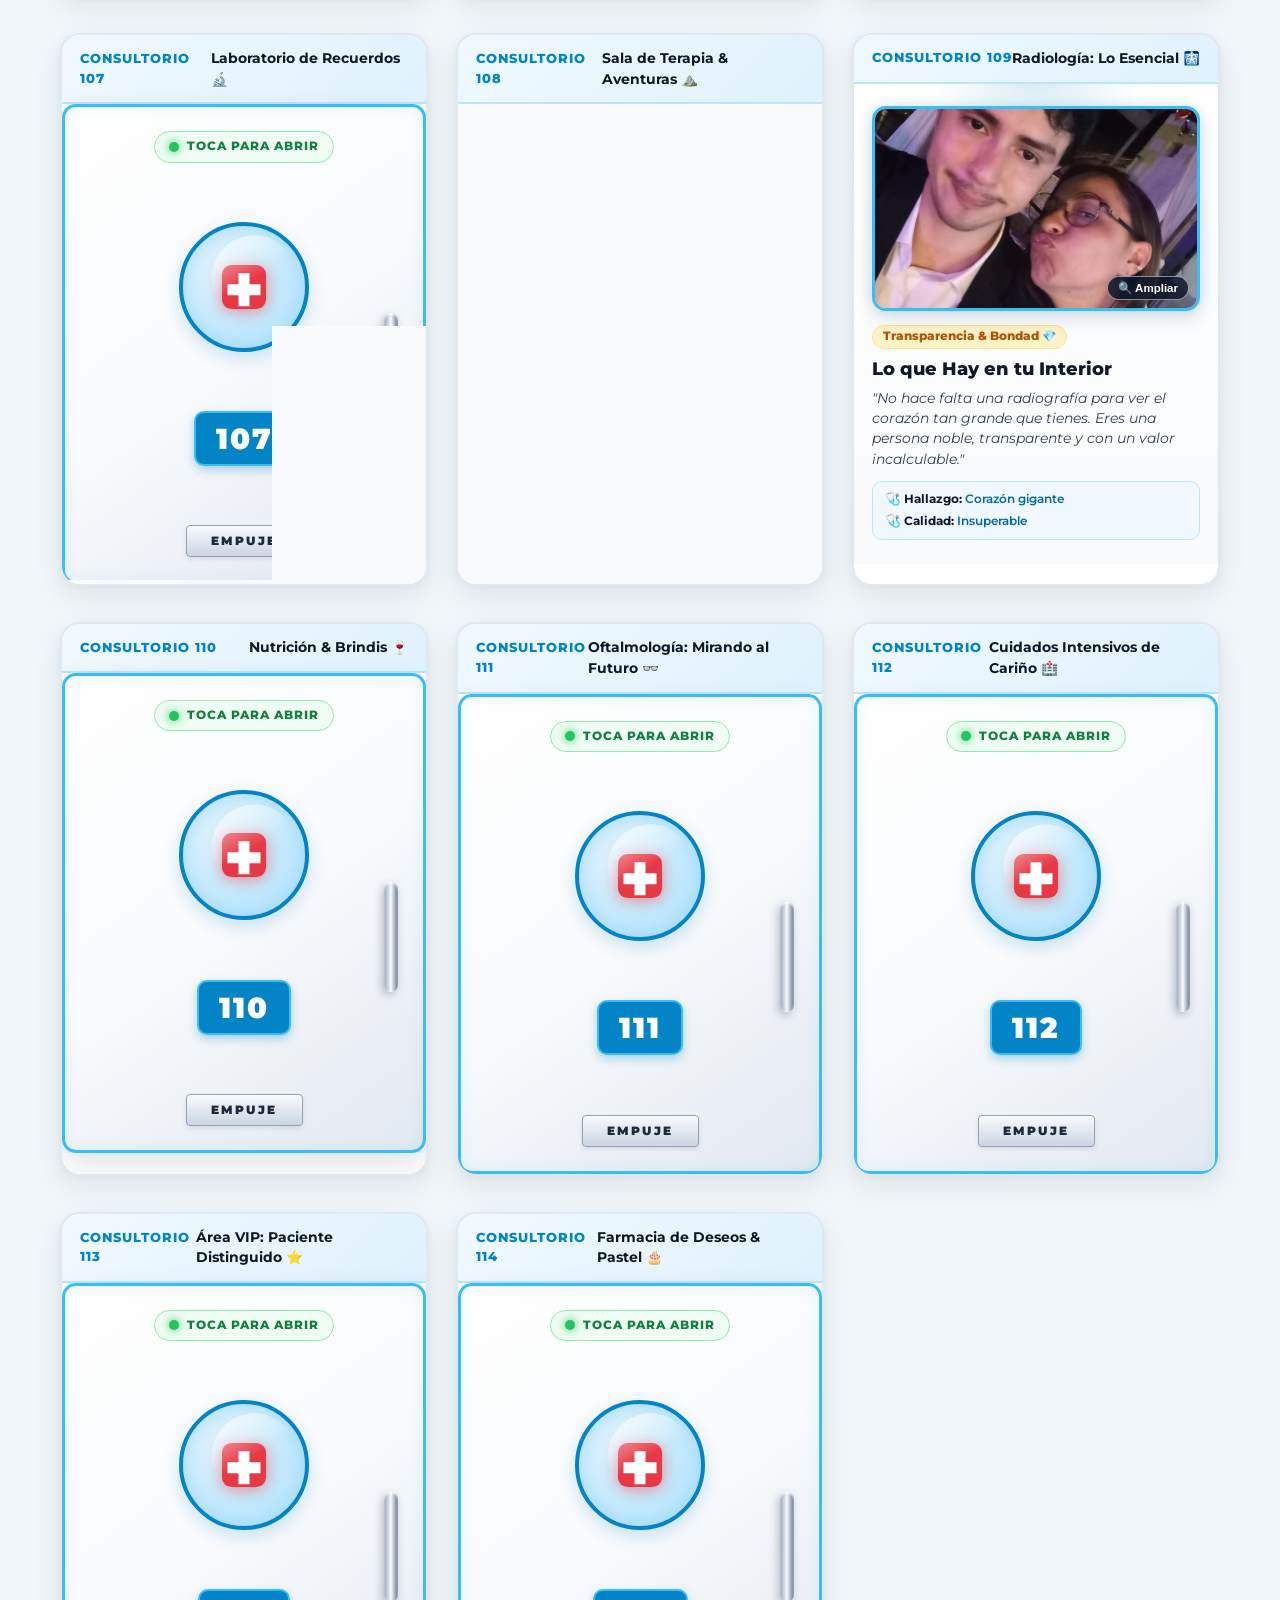
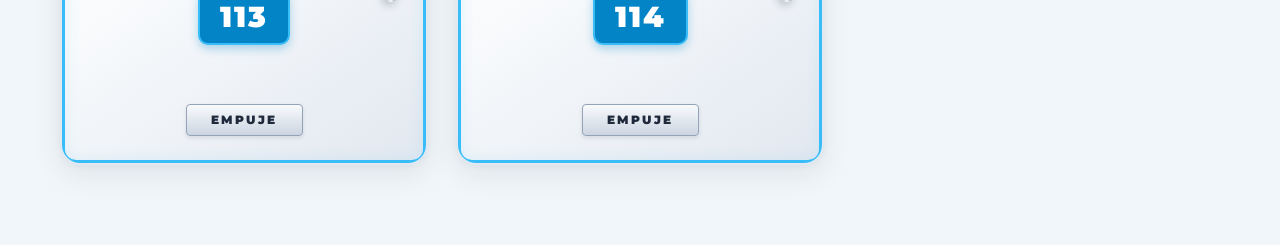
==== commit f129b110: "Quitar botones de Fachada, Consultorios y Escribir Receta del encabezado superior del muro" ====
--- a/consultorios.html
+++ b/consultorios.html
@@ -19,7 +19,7 @@
   <link rel="preload" as="image" href="armando-doctor-3d.webp" type="image/webp" fetchpriority="high">
 
   <!-- Estilos del Hospital -->
-  <link rel="stylesheet" href="styles.css?v=jose-v2026-e5">
+  <link rel="stylesheet" href="styles.css?v=jose-v2026-f6">
 </head>
 <body class="page-consultorios">
 
@@ -245,6 +245,6 @@
   <audio id="ambientAudio" src="musica.mp3" preload="auto" loop></audio>
 
   <!-- Script principal del hospital -->
-  <script src="script.js?v=jose-v2026-e5"></script>
+  <script src="script.js?v=jose-v2026-f6"></script>
 </body>
 </html>
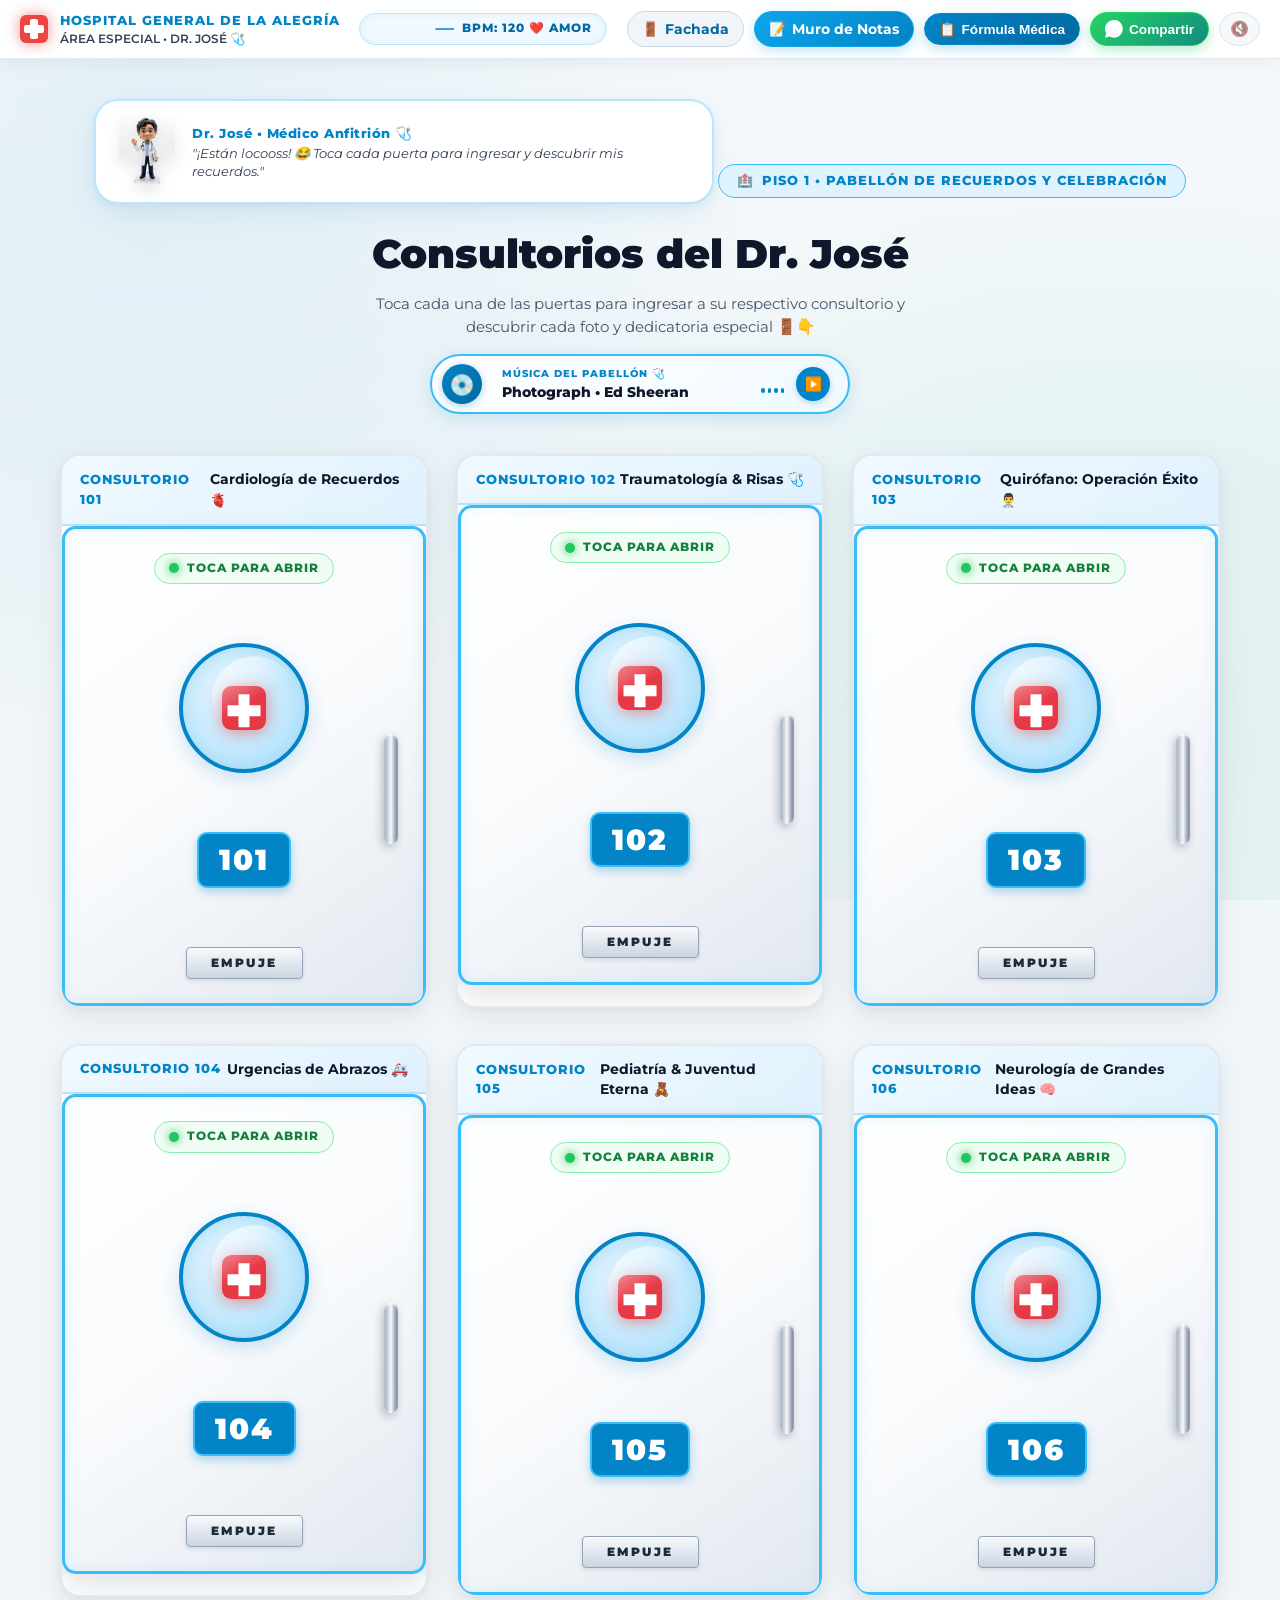
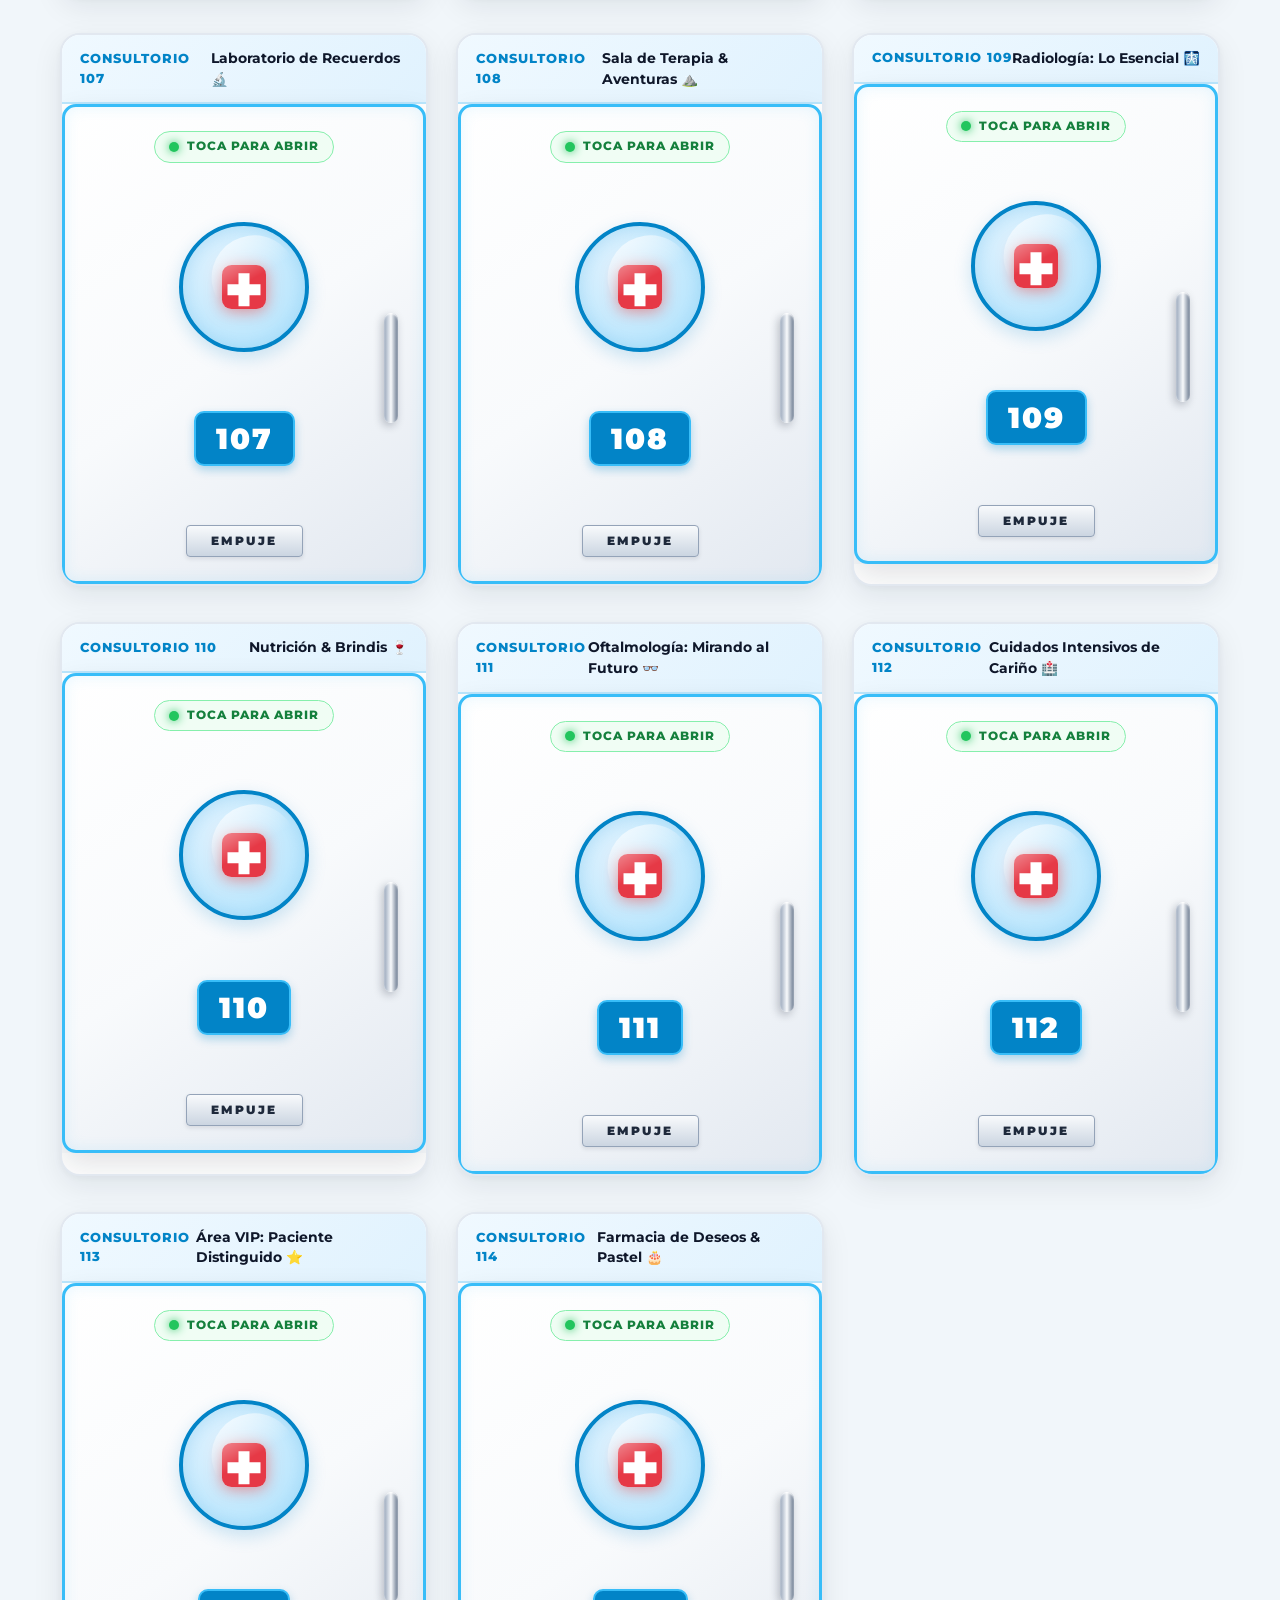
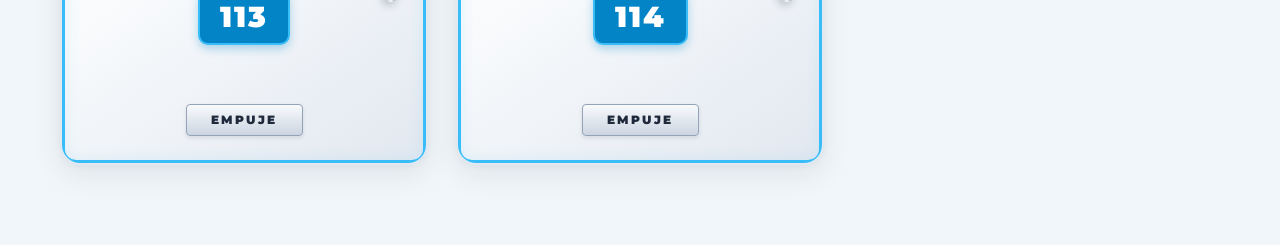
==== commit 6d5f8190: "Eliminar boton de engranaje de configuracion del encabezado en muro.html" ====
--- a/consultorios.html
+++ b/consultorios.html
@@ -19,7 +19,7 @@
   <link rel="preload" as="image" href="armando-doctor-3d.webp" type="image/webp" fetchpriority="high">
 
   <!-- Estilos del Hospital -->
-  <link rel="stylesheet" href="styles.css?v=jose-v2026-f6">
+  <link rel="stylesheet" href="styles.css?v=jose-v2026-g7">
 </head>
 <body class="page-consultorios">
 
@@ -245,6 +245,6 @@
   <audio id="ambientAudio" src="musica.mp3" preload="auto" loop></audio>
 
   <!-- Script principal del hospital -->
-  <script src="script.js?v=jose-v2026-f6"></script>
+  <script src="script.js?v=jose-v2026-g7"></script>
 </body>
 </html>
